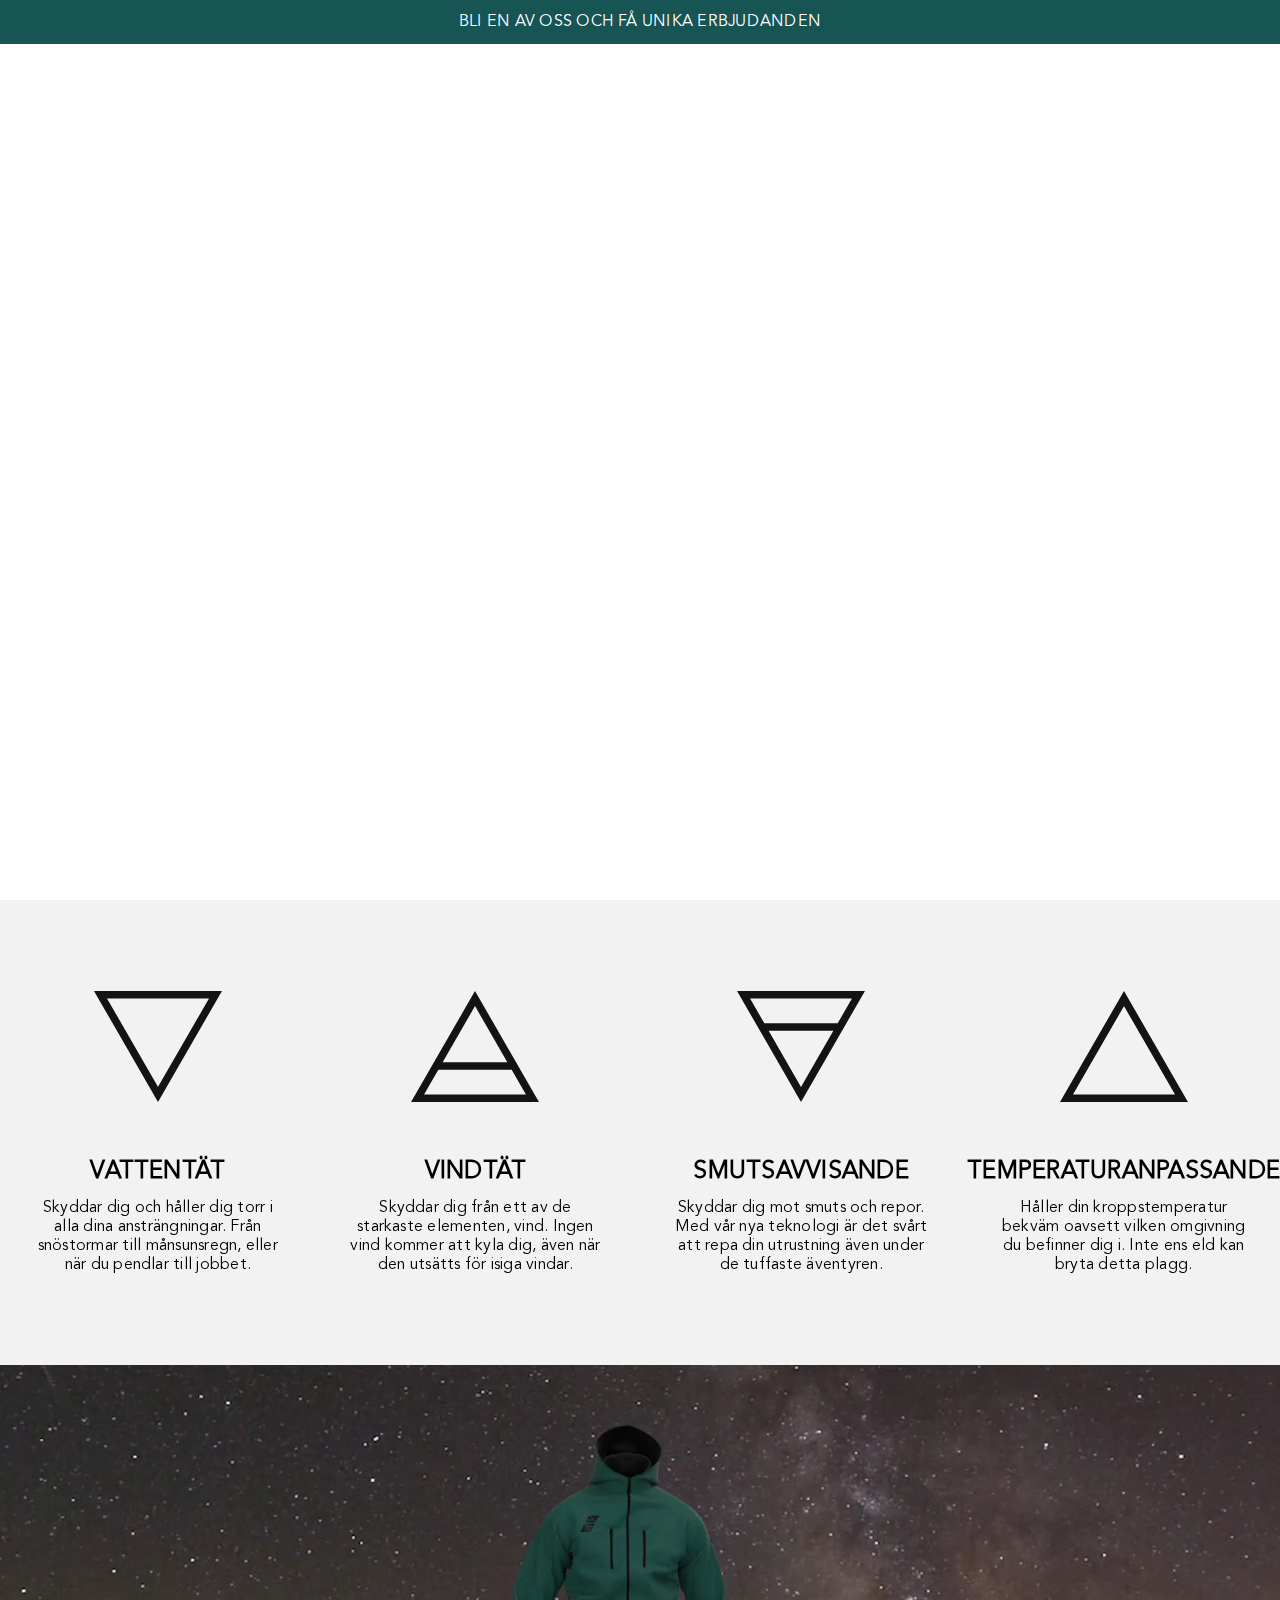
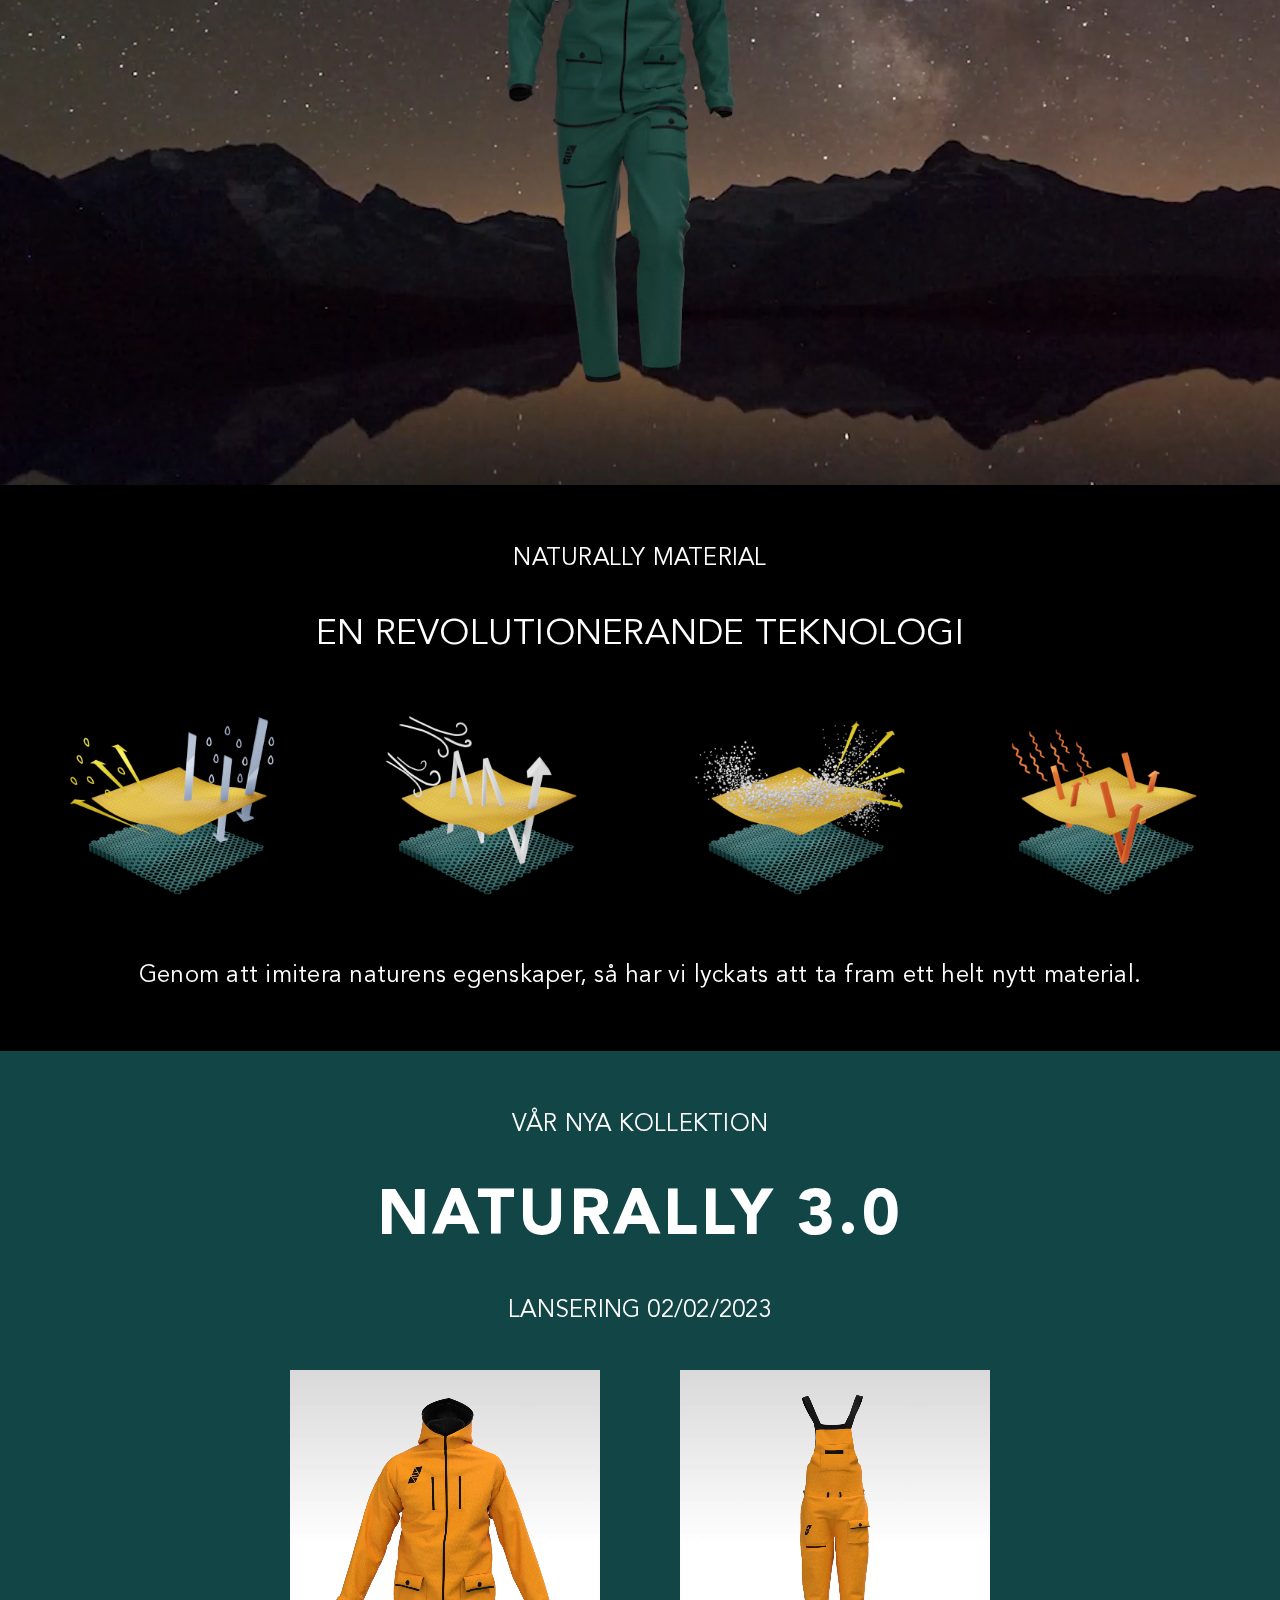
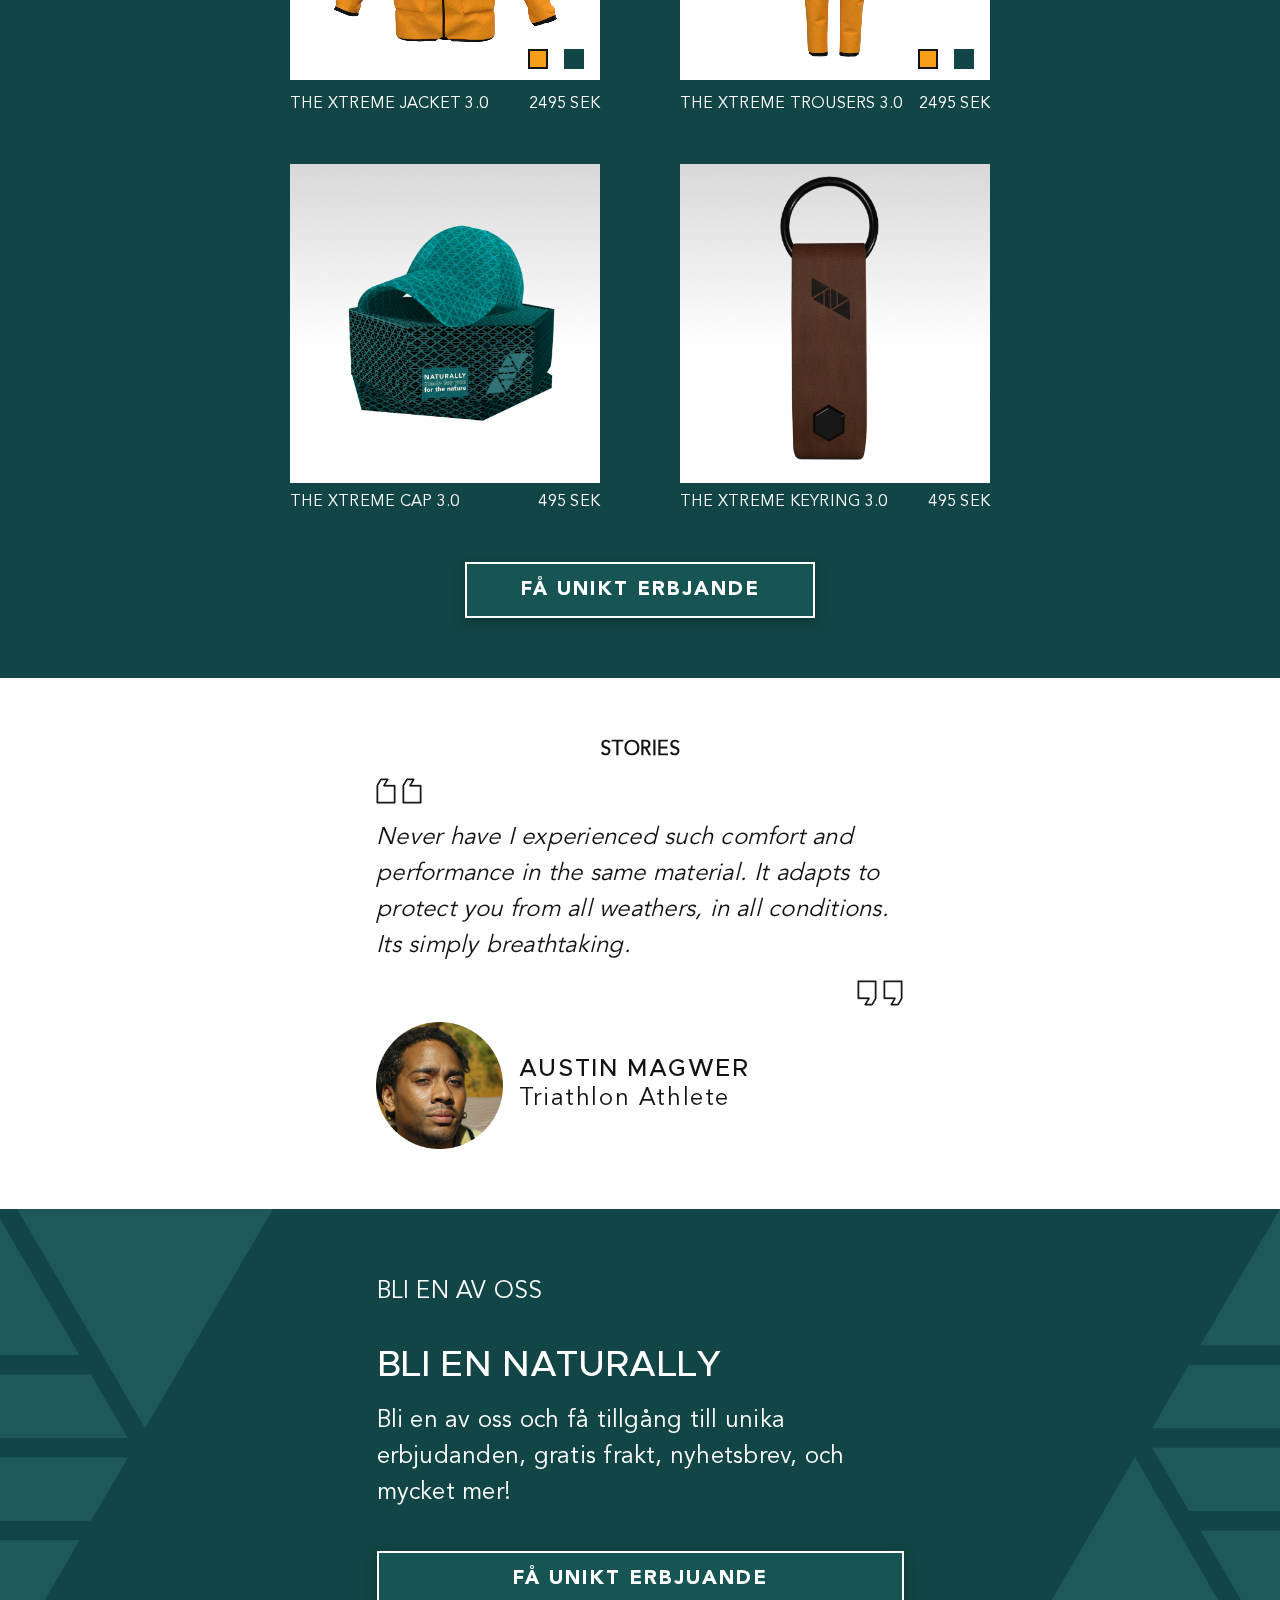
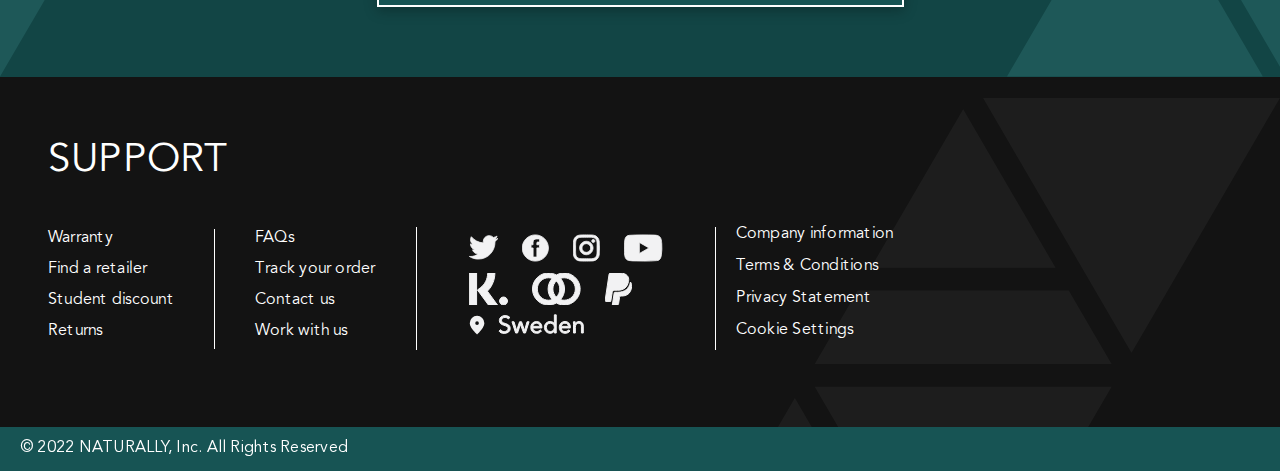
==== indexSE.html @ 29075220 "asd" ====
<!DOCTYPE html>
<html lang="en">
<head>
    <meta charset="UTF-8">
    <meta http-equiv="X-UA-Compatible" content="IE=edge">
    <meta name="viewport" content="width=device-width, initial-scale=1.0">
    <meta name="description" content="The offical website for Naturally">
    <title>Naturally</title>
    <link rel="shortcut icon" type="image/svg" href="images/navbar/logo.svg"/>
    <link rel="stylesheet" href="css/menus.css">
    <link rel="stylesheet" href="css/style.css">
    <link rel="stylesheet" href="css/footer.css">
    <link rel="stylesheet" href="css/settings.css">
    <link rel="stylesheet" href="css/responsive.css">
</head>
<body>
    <!-- HEADER -->
    <header>
        <section aria-label="button to join naturally" class="signUpBox">
            <p>BLI EN AV OSS OCH FÅ UNIKA ERBJUDANDEN</p>
        </section>

        <!-- NAVBAR -->
        <nav aria-label="navigationbar with menu buttons">
            <section class = "navbarLeftSide">
                
                <svg aria-label="company logo" class = "logo" width="335" height="296" viewBox="0 0 335 296" fill="none" xmlns="http://www.w3.org/2000/svg">
                    <path fill-rule="evenodd" clip-rule="evenodd" d="M118.566 205.233L167.357 289.74L216.147 205.233L223.118 193.16L245.77 153.925H88.9436L111.596 193.16L118.566 205.233ZM118.566 205.233H216.147L223.118 193.16H111.596L118.566 205.233Z"/>
                    <path fill-rule="evenodd" clip-rule="evenodd" d="M118.566 90.5439L167.357 6.03626L216.147 90.5439L223.118 102.616L245.77 141.852H88.9436L111.596 102.616L118.566 90.5439ZM118.566 90.5439H216.147L223.118 102.616H111.596L118.566 90.5439Z"/>
                    <path d="M78.4133 159.958L156.827 295.774H0L78.4133 159.958Z"/>
                    <path d="M256.299 135.816L334.712 0H177.885L256.299 135.816Z"/>
                    </svg>
                    
                <div aria-label="menu items" class = "navbarMenu">
                    <a>NYHETER</a>
                    <a>NATURALLY</a>
                    <a>KOLLEKTION</a>
                    <a>BUTIK</a>
                </div>
            </section>
            <div aria-label="navigation icons" class="navIcons">
                <div class="languageSelection">
                    <p>SE</p>
                    <svg class = "languageArrow" width="15" height="7" viewBox="0 0 15 7" fill="none" xmlns="http://www.w3.org/2000/svg">
                        <path d="M13 1.5L7.5 5.5L2 1.5" stroke-width="2" stroke-linecap="square"/>
                    </svg> 
                </div>
                <svg aria-label="search function" class = "magnifyingGlass" width="20" height="21" viewBox="0 0 20 21" fill="none" xmlns="http://www.w3.org/2000/svg">
                    <path fill-rule="evenodd" clip-rule="evenodd" d="M16.5935 8.78962C16.5935 10.7105 15.9396 12.4788 14.8421 13.8844L20 19.0379L18.5366 20.5L13.3765 15.3443C11.9729 16.4319 10.2105 17.0792 8.29675 17.0792C3.71458 17.0792 0 13.3678 0 8.78962C0 4.21139 3.71458 0.5 8.29675 0.5C12.8789 0.5 16.5935 4.21139 16.5935 8.78962ZM8.29675 15.0068C11.7334 15.0068 14.5193 12.2233 14.5193 8.78962C14.5193 5.35595 11.7334 2.5724 8.29675 2.5724C4.86012 2.5724 2.07419 5.35595 2.07419 8.78962C2.07419 12.2233 4.86012 15.0068 8.29675 15.0068Z"/>
                </svg>
                    
                <svg aria-label="shopping cart" class = "bag" width="22" height="23" viewBox="0 0 22 23" fill="none" xmlns="http://www.w3.org/2000/svg">
                    <path d="M4.28571 9.27778V10.2778H6.28571V9.27778H4.28571ZM15.7143 9.27778V10.2778H17.7143V9.27778H15.7143ZM20 7.94444V19.5H22V7.94444H20ZM19 20.5H3V22.5H19V20.5ZM2 19.5V7.94445H0V19.5H2ZM9.57143 2.5H12.4286V0.5H9.57143V2.5ZM12.4286 2.5C14.4917 2.5 15.7143 3.76399 15.7143 4.83333H17.7143C17.7143 2.22078 15.0993 0.5 12.4286 0.5V2.5ZM6.28571 4.83333C6.28571 3.76399 7.50834 2.5 9.57143 2.5V0.5C6.90065 0.5 4.28571 2.22078 4.28571 4.83333H6.28571ZM3 6.94444H5.28571V4.94444H3V6.94444ZM6.28571 5.94444V4.83333H4.28571V5.94444H6.28571ZM15.7143 4.83333V5.94444H17.7143V4.83333H15.7143ZM16.7143 6.94444H19V4.94444H16.7143V6.94444ZM16.7143 4.94444H5.28571V6.94444H16.7143V4.94444ZM15.7143 5.94444V9.27778H17.7143V5.94444H15.7143ZM6.28571 9.27778V5.94444H4.28571V9.27778H6.28571ZM3 20.5C2.44772 20.5 2 20.0523 2 19.5H0C0 21.1569 1.34315 22.5 3 22.5V20.5ZM20 19.5C20 20.0523 19.5523 20.5 19 20.5V22.5C20.6569 22.5 22 21.1569 22 19.5H20ZM22 7.94444C22 6.28759 20.6569 4.94444 19 4.94444V6.94444C19.5523 6.94444 20 7.39216 20 7.94444H22ZM2 7.94445C2 7.39216 2.44772 6.94444 3 6.94444V4.94444C1.34314 4.94444 0 6.28759 0 7.94445H2Z"/>
                </svg>

                <svg aria-label="menu" class = "hamburgerMenu" width="20" height="17" viewBox="0 0 20 17" fill="none" xmlns="http://www.w3.org/2000/svg">
                    <path d="M3.85288e-05 0.300049H20V1.90005H0L3.85288e-05 0.300049Z"/>
                    <path d="M9.96205e-06 7.50005H20V9.10005H0L9.96205e-06 7.50005Z"/>
                    <rect y="15.1001" width="20" height="1.6"/>
                </svg>    
            </div>
        </nav>
    </header>

    <div class="languageMenu hidden">
        <svg class="closeLanguageSelectMenu" width="25" height="25" viewBox="0 0 29 29" fill="none" xmlns="http://www.w3.org/2000/svg">
            <path d="M27 2.0002L2 27M27 27L2.0002 2" stroke-width="3"/>
        </svg>
        <p class="languageMenuHeader">VÄLJ DITT SPRÅK</p>
        <section aria-label="menu items" class="languageMenuButtons">
            <a class = "languageSelect" href="index.html">ENGLISH</a>
            <a class = "languageSelect" href="indexSE.html">SVENSKA</a>
        </section>
    </div>

    <main>
        <!-- HERO SECTION -->
        <section aria-label="hero section" class="heroSection">
            <img class="heroLogo" src="images/hero/naturally-header-logo.svg" alt="Naturally hero logo.">
            <svg class = "scrollArrow arrow" width="37" height="32" viewBox="0 0 37 32" fill="none" xmlns="http://www.w3.org/2000/svg">
                <path d="M0 5.82783e-07L36.9504 0L18.4752 32L0 5.82783e-07Z"/>
                </svg>
                
            <img class="heroImg" src="images/hero/heroMobile.png" alt="Picture of 2 people climbing atop snowy mountains.">
        </section>
        <div class="heroJumpSection" id ="heroJumpSection"></div>

        <!-- CARD SLIDE -->
        <section aria-label="slideshow showing different elements" class="elementCardsSection">
            <div class="elementSwipeCheck" id = "elementSwipeCheck"></div>
            <div class="arrowContainer">
                <img aria-label="lide left" class = "leftArrow arrow" src="images/misc/leftArrow.svg" alt="An icon of an arrow turned to the left." class="leftArrow">
                <img aria-label="slide right" class = "rightArrow arrow" src="images/misc/rightArrow.svg" alt="An icon of an arrow turned to the right." class="rightArrow">
            </div>
            <div class="cardNavigation"></div>
            <div class="scrollContainer">
                <div class="elementScroll" id="elementCardsScroll"></div>
            </div>
        </section>

        <!-- SHOWCASE SECTION -->
        <section class="showcaseSection">
                <video aria-label="video display of naturally clothes" class = "showcaseVideo" src="images/showcase/showcaseMobile.webm" muted autoplay loop></video>
        </section>

        <section aria-label="images showing how the naturally material works" class="materialSection">
            <p>NATURALLY MATERIAL</p>
            <p>EN REVOLUTIONERANDE TEKNOLOGI</p>
            <div class="materialsContainer">
                <img src="images/materials/waterMaterial.png" alt="Demonstration of how the Naturally material works in different weathers.">
                <img src="images/materials/windMaterial.png" alt="Demonstration of how the Naturally material works in different weathers.">
                <img src="images/materials/dirtMaterial.png" alt="Demonstration of how the Naturally material works in different weathers.">
                <img src="images/materials/heatMaterial.png" alt="Demonstration of how the Naturally material works in different weathers.">
            </div>
            <p>Genom att imitera naturens egenskaper, så har vi lyckats att ta fram ett helt nytt material.</p>
        </section>

        <!-- COLLECTION SECTION -->
        <section aria-label="images showing naturally collection" class="collectionSection">
            <div aria-label="information about collection" class="collectionText">
                <p>VÅR NYA KOLLEKTION</p>
                <p class="collectionHeader">NATURALLY 3.0</p>
                <p>LANSERING 02/02/2023</p>
            </div>
            <div aria-label="naturally collection item" class="collectionCards">
            </div>
                <button aria-label="button to join naturally" class="joinUsButton">FÅ UNIKT ERBJANDE</button>
        </section>

        <!-- QUOTE SECTION -->
        <section aria-label="quote from naturally customer" class="quoteSection">
            <article class="quoteArticle">
                <h5 class="quoteHeadline">STORIES</h5>
                <img class = "startQuote" src="images/quotes/quoteUp.svg" alt="Quote icon turned up.">
                <p><i>Never have I experienced such comfort and performance in the same material. It adapts to protect you from all weathers, in all conditions. Its simply breathtaking.</i></p>
                <img class = "endQuote" src="images/quotes/quoteDown.svg" alt="Quote icon turned down.">
                <div class="quotePersonInfo">
                    <img src="images/quotes/austinMagwer.png" alt="Picture of the athlete Austin Magwer.">
                    <div aria-label="information about quote person" class="quotePersonInfoText">
                        <p>AUSTIN MAGWER</p>
                        <p>Triathlon Athlete</p>
                    </div>
                </div>
            </article>
        </section>

        <!-- JOIN US SECTION -->
        <section aria-label="perks of joining naturally" class="joinUsSection">
            <img src="images/misc/logo-half-left.svg" alt="" style = "height: 100%">
            <article class="joinUsArticle">
                <p class="joinUsHeadline">BLI EN AV OSS</p>
                <div class="joinUsText">
                    <p>BLI EN NATURALLY</p>
                    <p>Bli en av oss och få tillgång till unika erbjudanden, gratis frakt, nyhetsbrev, och mycket mer!</p>
                </div>
                <button aria-label="button to join naturally" class="joinUsButton">FÅ UNIKT ERBJUANDE</button>
            </article>
            <img src="images/misc/logo-half-right.svg" alt="" style = "height: 100%;">
        </section>
    </main>

    <!-- FOOTER -->
    <footer>
        <div class="footerHeader">
            <p>SUPPORT</p>
        </div>
        <section aria-label="footer links" class="mainFooter">
            <section class="footerButtons">
                <div class="leftSide">
                    <a>Warranty</a>
                    <a>Find a retailer</a>
                    <a>Student discount</a>
                    <a>Returns</a>
                </div>
                <div class="rightSide">
                    <a>FAQs</a>
                    <a>Track your order</a>
                    <a>Contact us</a>
                    <a>Work with us</a>
                </div>
            </section>
    
    
            <section aria-label="social media links" class="images">
                <section class="socialMedia">
                    <svg class="twitter" width="36" height="29" viewBox="0 0 36 29" fill="none" xmlns="http://www.w3.org/2000/svg">
                        <path d="M11.3835 28.6428C24.5371 28.6428 31.7304 17.6242 31.7304 8.06924C31.7304 7.75632 31.7241 7.44483 31.7101 7.13463C33.1098 6.11059 34.3177 4.84267 35.2773 3.3903C33.9959 3.96631 32.6171 4.35399 31.1706 4.52878C32.647 3.63362 33.7805 2.21745 34.3153 0.52939C32.9115 1.37141 31.3758 1.96499 29.7743 2.28455C28.4694 0.879047 26.6115 0 24.5544 0C20.6052 0 17.4028 3.23821 17.4028 7.22979C17.4028 7.79728 17.4656 8.34908 17.5883 8.87854C11.6448 8.57615 6.37457 5.69884 2.84744 1.32373C2.21217 2.42722 1.87803 3.68135 1.87914 4.95806C1.87914 7.46674 3.14159 9.68133 5.06147 10.977C3.92584 10.9419 2.81513 10.6318 1.82275 10.0726C1.82169 10.1029 1.82169 10.1325 1.82169 10.165C1.82169 13.6668 4.28664 16.5905 7.5588 17.253C6.94425 17.4223 6.31009 17.5078 5.67314 17.5075C5.21315 17.5075 4.76484 17.4617 4.32915 17.3771C5.23957 20.2502 7.87951 22.3409 11.0095 22.3993C8.56189 24.3391 5.47867 25.4944 2.12766 25.4944C1.55762 25.4949 0.988032 25.4615 0.421875 25.3943C3.58677 27.4454 7.34478 28.6423 11.3839 28.6423"/>
                        </svg>

                    <svg class="facebook" width="33" height="32" viewBox="0 0 33 32" fill="none" xmlns="http://www.w3.org/2000/svg">
                        <path fill-rule="evenodd" clip-rule="evenodd" d="M32.2773 16C32.2773 24.8366 25.1139 32 16.2773 32C7.44079 32 0.277344 24.8366 0.277344 16C0.277344 7.16344 7.44079 0 16.2773 0C25.1139 0 32.2773 7.16344 32.2773 16ZM17.9353 4.91113H21.4797H21.4814V8.73608C21.2784 8.73727 20.6748 8.73684 20.1221 8.73644C19.864 8.73626 19.617 8.73608 19.4271 8.73608C19.4244 8.73608 19.4204 8.736 19.4151 8.73589C19.2663 8.73283 18.0979 8.70881 18.0979 9.87195C18.1055 10.3641 18.0979 12.0587 18.0979 12.0587H21.4952L21.2199 15.8681H18.1774V27.0888H13.5677V15.9416H11.0591V12.0695H13.4924C13.4924 11.6797 13.4936 11.3047 13.4947 10.9377C13.497 10.2265 13.4992 9.54539 13.4924 8.84469C13.4924 5.79578 15.8319 4.91113 17.9353 4.91113Z"/>
                        </svg>
                            
                    <svg class="instagram" width="33" height="32" viewBox="0 0 33 32" fill="none" xmlns="http://www.w3.org/2000/svg">
                        <path d="M10.9449 16C10.9449 13.0546 13.3319 10.6662 16.2773 10.6662C19.2227 10.6662 21.6111 13.0546 21.6111 16C21.6111 18.9454 19.2227 21.3338 16.2773 21.3338C13.3319 21.3338 10.9449 18.9454 10.9449 16ZM8.06151 16C8.06151 20.5376 11.7397 24.2158 16.2773 24.2158C20.815 24.2158 24.4932 20.5376 24.4932 16C24.4932 11.4624 20.815 7.78417 16.2773 7.78417C11.7397 7.78417 8.06151 11.4624 8.06151 16ZM22.8983 7.45848C22.8983 8.51826 23.7578 9.379 24.8189 9.379C25.8786 9.379 26.7394 8.51826 26.7394 7.45848C26.7394 6.39871 25.8799 5.53926 24.8189 5.53926C23.7578 5.53926 22.8983 6.39871 22.8983 7.45848ZM9.81272 29.0236C8.25279 28.9525 7.40497 28.6927 6.84148 28.473C6.09447 28.1822 5.562 27.8359 5.00109 27.2763C4.44148 26.7166 4.09382 26.1842 3.80432 25.4372C3.58461 24.8737 3.32484 24.0258 3.25376 22.4659C3.17621 20.7793 3.1607 20.2727 3.1607 16C3.1607 11.7273 3.17751 11.222 3.25376 9.53409C3.32484 7.97415 3.58591 7.12763 3.80432 6.56284C4.09511 5.81583 4.44148 5.28336 5.00109 4.72246C5.5607 4.16284 6.09318 3.81519 6.84148 3.52569C7.40497 3.30598 8.25279 3.0462 9.81272 2.97512C11.4993 2.89758 12.0059 2.88207 16.2773 2.88207C20.55 2.88207 21.0554 2.89887 22.7433 2.97512C24.3032 3.0462 25.1497 3.30727 25.7145 3.52569C26.4615 3.81519 26.994 4.16284 27.5549 4.72246C28.1145 5.28207 28.4609 5.81583 28.7517 6.56284C28.9714 7.12633 29.2311 7.97415 29.3022 9.53409C29.3798 11.222 29.3953 11.7273 29.3953 16C29.3953 20.2714 29.3798 20.778 29.3022 22.4659C29.2311 24.0258 28.9701 24.8737 28.7517 25.4372C28.4609 26.1842 28.1145 26.7166 27.5549 27.2763C26.9953 27.8359 26.4615 28.1822 25.7145 28.473C25.151 28.6927 24.3032 28.9525 22.7433 29.0236C21.0567 29.1011 20.55 29.1166 16.2773 29.1166C12.0059 29.1166 11.4993 29.1011 9.81272 29.0236ZM9.6809 0.0969305C7.97751 0.174475 6.81434 0.444588 5.79721 0.840065C4.74519 1.24847 3.85343 1.79645 2.96297 2.68562C2.07379 3.5748 1.52581 4.46656 1.11741 5.51987C0.721932 6.53699 0.451819 7.70016 0.374274 9.40355C0.295437 11.1095 0.277344 11.6549 0.277344 16C0.277344 20.3451 0.295437 20.8905 0.374274 22.5964C0.451819 24.2998 0.721932 25.463 1.11741 26.4801C1.52581 27.5321 2.0725 28.4252 2.96297 29.3144C3.85214 30.2036 4.7439 30.7502 5.79721 31.1599C6.81563 31.5554 7.97751 31.8255 9.6809 31.9031C11.3882 31.9806 11.9323 32 16.2773 32C20.6237 32 21.1678 31.9819 22.8738 31.9031C24.5772 31.8255 25.7403 31.5554 26.7575 31.1599C27.8095 30.7502 28.7013 30.2036 29.5917 29.3144C30.4809 28.4252 31.0276 27.5321 31.4373 26.4801C31.8328 25.463 32.1042 24.2998 32.1804 22.5964C32.258 20.8892 32.2761 20.3451 32.2761 16C32.2761 11.6549 32.258 11.1095 32.1804 9.40355C32.1029 7.70016 31.8328 6.53699 31.4373 5.51987C31.0276 4.46785 30.4809 3.57609 29.5917 2.68562C28.7025 1.79645 27.8095 1.24847 26.7588 0.840065C25.7403 0.444588 24.5772 0.173183 22.8751 0.0969305C21.1691 0.0193861 20.6237 0 16.2786 0C11.9323 0 11.3882 0.0180937 9.6809 0.0969305Z"/>
                        </svg>
                    
                    <svg class="youtube" width="47" height="32" viewBox="0 0 47 32" fill="none" xmlns="http://www.w3.org/2000/svg">
                        <path d="M24.2945 31.9581L14.8571 31.7845C11.8014 31.724 8.73822 31.8448 5.74251 31.2181C1.18534 30.2819 0.862489 25.6913 0.524665 21.8406C0.059177 16.4271 0.239381 10.9153 1.11782 5.54691C1.61372 2.5347 3.56531 0.737299 6.58338 0.541707C16.7716 -0.168124 27.0275 -0.0840018 37.1931 0.24716C38.2667 0.277519 39.3477 0.443447 40.4064 0.632319C45.632 1.5535 45.7595 6.75569 46.0982 11.135C46.436 15.5594 46.2934 20.0066 45.6477 24.4009C45.1297 28.0393 44.1386 31.0904 39.9559 31.385C34.7152 31.7701 29.5948 32.0802 24.3394 31.9815C24.3397 31.9581 24.3095 31.9581 24.2945 31.9581ZM18.7462 22.7467C22.6955 20.4664 26.5694 18.224 30.4961 15.9589C26.5394 13.6786 22.6729 11.4362 18.7462 9.17116V22.7467Z"/>
                        </svg>
                                    
                </section>
                <section class="payment">

                    <svg width="39" height="32" viewBox="0 0 39 32" fill="none" xmlns="http://www.w3.org/2000/svg">
                        <path d="M7.59272 0V32H0.275391V0H7.59272ZM25.8542 0C25.8542 6.7104 23.3317 12.968 18.8189 17.7088L18.3759 18.1616L28.4835 32H19.4515L8.46755 16.96L11.3024 14.8288C15.8566 11.4048 18.5289 6.224 18.6914 0.5504L18.6994 0H25.8542ZM34.5356 24C35.5921 24 36.6054 24.4214 37.3525 25.1716C38.0996 25.9217 38.5193 26.9391 38.5193 28C38.5193 29.0609 38.0996 30.0783 37.3525 30.8284C36.6054 31.5786 35.5921 32 34.5356 32C33.479 32 32.4657 31.5786 31.7186 30.8284C30.9715 30.0783 30.5518 29.0609 30.5518 28C30.5518 26.9391 30.9715 25.9217 31.7186 25.1716C32.4657 24.4214 33.479 24 34.5356 24Z"/>
                        </svg>


                    <svg width="49" height="32" viewBox="0 0 49 32" fill="none" xmlns="http://www.w3.org/2000/svg">
                        <path d="M32.1209 0.00118998C29.394 2.86719e-06 26.7127 0.700213 24.3349 2.03448C21.899 0.673036 19.1494 -0.0280259 16.3588 0.000857722C13.5682 0.0297413 10.8337 0.787566 8.42653 2.19914C6.01938 3.61072 4.02327 5.62697 2.63625 8.04787C1.24924 10.4688 0.519531 13.2101 0.519531 16C0.519531 18.7899 1.24924 21.5312 2.63625 23.9521C4.02327 26.373 6.01938 28.3893 8.42653 29.8009C10.8337 31.2124 13.5682 31.9703 16.3588 31.9991C19.1494 32.028 21.899 31.327 24.3349 29.9655C26.4698 31.156 28.8492 31.8416 31.2904 31.9697C33.7316 32.0978 36.1698 31.665 38.4176 30.7045C40.6655 29.744 42.6633 28.2813 44.2577 26.4288C45.8521 24.5763 47.0007 22.3833 47.6153 20.0179C48.2299 17.6526 48.2942 15.1779 47.8033 12.7839C47.3123 10.3899 46.2791 8.14012 44.783 6.2074C43.2869 4.27467 41.3677 2.71034 39.1728 1.6345C36.9778 0.558668 34.5655 -6.71493e-05 32.1209 0.00118998ZM20.16 26.5957C19.0006 27.0108 17.7803 27.2302 16.5489 27.2449C13.5659 27.2449 10.7051 26.0603 8.59587 23.9517C6.4866 21.8431 5.30163 18.9832 5.30163 16.0012C5.30163 13.0192 6.4866 10.1593 8.59587 8.05065C10.7051 5.94204 13.5659 4.75743 16.5489 4.75743C17.7803 4.77213 19.0006 4.99153 20.16 5.40666C17.5553 8.32134 16.1156 12.0928 16.1156 16.0012C16.1156 19.9095 17.5553 23.681 20.16 26.5957ZM24.3349 24.082C23.2409 23.0393 22.3701 21.7855 21.7751 20.3965C21.1801 19.0075 20.8733 17.5122 20.8733 16.0012C20.8733 14.4902 21.1801 12.9949 21.7751 11.6059C22.3701 10.2169 23.2409 8.96303 24.3349 7.92033C25.4288 8.96303 26.2996 10.2169 26.8947 11.6059C27.4897 12.9949 27.7965 14.4902 27.7965 16.0012C27.7965 17.5122 27.4897 19.0075 26.8947 20.3965C26.2996 21.7855 25.4288 23.0393 24.3349 24.082ZM32.1209 27.2449C30.8887 27.2305 29.6675 27.0111 28.5074 26.5957C31.112 23.681 32.5517 19.9095 32.5517 16.0012C32.5517 12.0928 31.112 8.32134 28.5074 5.40666C29.6675 4.99127 30.8887 4.77187 32.1209 4.75743C35.1038 4.75743 37.9646 5.94204 40.0739 8.05065C42.1831 10.1593 43.3681 13.0192 43.3681 16.0012C43.3681 18.9832 42.1831 21.8431 40.0739 23.9517C37.9646 26.0603 35.1038 27.2449 32.1209 27.2449Z"/>
                        </svg>


                    <svg width="27" height="32" viewBox="0 0 27 32" fill="none" xmlns="http://www.w3.org/2000/svg">
                        <path d="M9.78703 17.2036H12.6463C18.8578 17.2036 22.3823 14.3182 23.5043 8.38578C23.5405 8.19022 23.5732 8.00178 23.6008 7.81333C23.6628 7.41156 23.6939 7.05067 23.7077 6.704C23.718 6.46578 23.7249 6.32533 23.7232 6.19378C23.7214 5.55844 23.5948 4.93008 23.3509 4.34667C23.1286 3.82044 22.7925 3.30311 22.2944 2.71467C20.8243 0.990222 18.2632 0 15.204 0H5.46107C5.12905 0.00041519 4.80805 0.12288 4.55567 0.345413C4.30329 0.567947 4.13606 0.875979 4.08401 1.21422L2.32605 12.896L0.13894 27.4471C0.120283 27.5703 0.127706 27.6962 0.160699 27.8162C0.193693 27.9362 0.251475 28.0474 0.330076 28.1422C0.408677 28.2369 0.506234 28.313 0.616044 28.3652C0.725853 28.4174 0.845313 28.4444 0.966215 28.4444H5.74373L7.20697 19.4791C7.30184 18.8441 7.61438 18.2652 8.0878 17.8477C8.56123 17.4301 9.16414 17.2016 9.78703 17.2036ZM25.476 9.04889C24.111 15.7529 19.6902 19.3102 12.6446 19.3102H9.78703C9.65017 19.3099 9.51778 19.3604 9.41401 19.4525C9.31023 19.5445 9.24199 19.6719 9.22173 19.8116L7.31727 32H12.3275C12.6179 32.0003 12.899 31.8935 13.1199 31.6989C13.3408 31.5043 13.487 31.2347 13.5322 30.9387L13.5822 30.672L14.5387 24.4249L14.6007 24.08C14.6459 23.784 14.7922 23.5144 15.0131 23.3198C15.2339 23.1252 15.515 23.0184 15.8055 23.0187H16.5638C21.4757 23.0187 25.3208 20.96 26.4446 15.008C26.9065 12.5547 26.6721 10.5031 25.476 9.04889Z"/>
                        </svg>
                            
                </section>
                <section class="location">
                    <div>
                        <svg width="118" height="32" viewBox="0 0 118 32" fill="none" xmlns="http://www.w3.org/2000/svg">
                            <path fill-rule="evenodd" clip-rule="evenodd" d="M14.4536 14.1732C14.4536 17.7044 8.05981 24.2206 8.05981 24.2206C8.05981 24.2206 1.66602 17.7044 1.66602 14.1732C1.66602 10.642 4.52861 7.77942 8.05981 7.77942C11.591 7.77942 14.4536 10.642 14.4536 14.1732ZM8.05981 16.9134C9.57318 16.9134 10.8 15.6866 10.8 14.1732C10.8 12.6598 9.57318 11.433 8.05981 11.433C6.54644 11.433 5.31961 12.6598 5.31961 14.1732C5.31961 15.6866 6.54644 16.9134 8.05981 16.9134Z" stroke-width="1.8268" stroke-linecap="round"/>
                            <path d="M39.2439 10.008C38.9079 9.464 38.4599 9.072 37.8999 8.832C37.3399 8.576 36.7559 8.448 36.1479 8.448C35.6999 8.448 35.2599 8.504 34.8279 8.616C34.3959 8.728 34.0039 8.896 33.6519 9.12C33.3159 9.344 33.0439 9.64 32.8359 10.008C32.6279 10.376 32.5239 10.808 32.5239 11.304C32.5239 11.688 32.5799 12.032 32.6919 12.336C32.8199 12.624 33.0199 12.888 33.2919 13.128C33.5639 13.368 33.9319 13.592 34.3959 13.8C34.8599 14.008 35.4279 14.216 36.0999 14.424C36.7559 14.632 37.3879 14.856 37.9959 15.096C38.6199 15.336 39.1639 15.64 39.6279 16.008C40.1079 16.376 40.4839 16.84 40.7559 17.4C41.0439 17.944 41.1879 18.632 41.1879 19.464C41.1879 20.312 41.0199 21.048 40.6839 21.672C40.3479 22.296 39.8999 22.816 39.3399 23.232C38.7959 23.632 38.1639 23.928 37.4439 24.12C36.7239 24.328 35.9799 24.432 35.2119 24.432C34.7159 24.432 34.2199 24.384 33.7239 24.288C33.2279 24.208 32.7479 24.08 32.2839 23.904C31.8359 23.712 31.4119 23.472 31.0119 23.184C30.6119 22.88 30.2679 22.512 29.9799 22.08L31.7079 20.664C32.0759 21.288 32.5879 21.76 33.2439 22.08C33.8999 22.4 34.5959 22.56 35.3319 22.56C35.7639 22.56 36.1959 22.496 36.6279 22.368C37.0759 22.24 37.4759 22.056 37.8279 21.816C38.1799 21.56 38.4679 21.248 38.6919 20.88C38.9159 20.512 39.0279 20.088 39.0279 19.608C39.0279 19.08 38.9399 18.656 38.7639 18.336C38.5879 18 38.3159 17.712 37.9479 17.472C37.5799 17.232 37.1159 17.016 36.5559 16.824C35.9959 16.632 35.3399 16.408 34.5879 16.152C33.9799 15.96 33.4199 15.744 32.9079 15.504C32.3959 15.248 31.9479 14.944 31.5639 14.592C31.1959 14.224 30.8999 13.792 30.6759 13.296C30.4679 12.784 30.3639 12.176 30.3639 11.472C30.3639 10.656 30.5239 9.944 30.8439 9.336C31.1639 8.728 31.5959 8.224 32.1399 7.824C32.6839 7.408 33.2999 7.096 33.9879 6.888C34.6759 6.68 35.3959 6.576 36.1479 6.576C37.1079 6.576 37.9799 6.728 38.7639 7.032C39.5639 7.32 40.2759 7.832 40.8999 8.568L39.2439 10.008ZM56.4678 24H54.6198L51.4278 15.36H51.3798L48.5478 24H46.6278L42.9798 12.768H45.0438L47.6118 21.408H47.6598L50.5638 12.768H52.5318L55.4838 21.408H55.5318L58.0758 12.768H60.0918L56.4678 24ZM72.4809 21.96C71.8089 22.824 71.0729 23.432 70.2729 23.784C69.4729 24.12 68.5449 24.288 67.4889 24.288C66.6089 24.288 65.8169 24.136 65.1129 23.832C64.4089 23.512 63.8089 23.088 63.3129 22.56C62.8329 22.032 62.4569 21.408 62.1849 20.688C61.9289 19.968 61.8009 19.2 61.8009 18.384C61.8009 17.52 61.9449 16.728 62.2329 16.008C62.5209 15.272 62.9209 14.648 63.4329 14.136C63.9449 13.608 64.5529 13.2 65.2569 12.912C65.9609 12.624 66.7289 12.48 67.5609 12.48C68.3449 12.48 69.0649 12.616 69.7209 12.888C70.3769 13.144 70.9369 13.528 71.4009 14.04C71.8809 14.536 72.2489 15.152 72.5049 15.888C72.7609 16.608 72.8889 17.432 72.8889 18.36V18.96H63.8169C63.8489 19.44 63.9609 19.904 64.1529 20.352C64.3609 20.784 64.6249 21.168 64.9449 21.504C65.2649 21.824 65.6409 22.08 66.0729 22.272C66.5049 22.464 66.9769 22.56 67.4889 22.56C68.3049 22.56 68.9929 22.416 69.5529 22.128C70.1129 21.84 70.6169 21.416 71.0649 20.856L72.4809 21.96ZM70.8729 17.376C70.8409 16.416 70.5289 15.648 69.9369 15.072C69.3449 14.496 68.5289 14.208 67.4889 14.208C66.4489 14.208 65.6089 14.496 64.9689 15.072C64.3289 15.648 63.9449 16.416 63.8169 17.376H70.8729ZM85.3608 22.008H85.3128C84.9608 22.648 84.4008 23.192 83.6328 23.64C82.8808 24.072 82.0008 24.288 80.9928 24.288C80.2088 24.288 79.4728 24.144 78.7848 23.856C78.0968 23.552 77.4968 23.136 76.9848 22.608C76.4888 22.08 76.0968 21.456 75.8088 20.736C75.5208 20.016 75.3768 19.232 75.3768 18.384C75.3768 17.536 75.5208 16.752 75.8088 16.032C76.0968 15.312 76.4968 14.688 77.0088 14.16C77.5208 13.632 78.1368 13.224 78.8568 12.936C79.5928 12.632 80.4008 12.48 81.2808 12.48C82.0968 12.48 82.8408 12.648 83.5128 12.984C84.2008 13.32 84.8008 13.792 85.3128 14.4H85.3608V5.856H87.2328V24H85.3608V22.008ZM85.3608 18.384C85.3608 17.792 85.2648 17.248 85.0728 16.752C84.8968 16.24 84.6328 15.8 84.2808 15.432C83.9288 15.048 83.5048 14.752 83.0088 14.544C82.5288 14.32 81.9848 14.208 81.3768 14.208C80.7688 14.208 80.2168 14.32 79.7208 14.544C79.2408 14.752 78.8248 15.048 78.4728 15.432C78.1208 15.8 77.8488 16.24 77.6568 16.752C77.4808 17.248 77.3928 17.792 77.3928 18.384C77.3928 18.976 77.4808 19.528 77.6568 20.04C77.8488 20.536 78.1208 20.976 78.4728 21.36C78.8248 21.728 79.2408 22.024 79.7208 22.248C80.2168 22.456 80.7688 22.56 81.3768 22.56C81.9848 22.56 82.5288 22.456 83.0088 22.248C83.5048 22.024 83.9288 21.728 84.2808 21.36C84.6328 20.976 84.8968 20.536 85.0728 20.04C85.2648 19.528 85.3608 18.976 85.3608 18.384ZM100.969 21.96C100.297 22.824 99.5607 23.432 98.7607 23.784C97.9607 24.12 97.0327 24.288 95.9767 24.288C95.0967 24.288 94.3047 24.136 93.6007 23.832C92.8967 23.512 92.2967 23.088 91.8007 22.56C91.3207 22.032 90.9447 21.408 90.6727 20.688C90.4167 19.968 90.2887 19.2 90.2887 18.384C90.2887 17.52 90.4327 16.728 90.7207 16.008C91.0087 15.272 91.4087 14.648 91.9207 14.136C92.4327 13.608 93.0407 13.2 93.7447 12.912C94.4487 12.624 95.2167 12.48 96.0487 12.48C96.8327 12.48 97.5527 12.616 98.2087 12.888C98.8647 13.144 99.4247 13.528 99.8887 14.04C100.369 14.536 100.737 15.152 100.993 15.888C101.249 16.608 101.377 17.432 101.377 18.36V18.96H92.3047C92.3367 19.44 92.4487 19.904 92.6407 20.352C92.8487 20.784 93.1127 21.168 93.4327 21.504C93.7527 21.824 94.1287 22.08 94.5607 22.272C94.9927 22.464 95.4647 22.56 95.9767 22.56C96.7927 22.56 97.4807 22.416 98.0407 22.128C98.6007 21.84 99.1047 21.416 99.5527 20.856L100.969 21.96ZM99.3607 17.376C99.3287 16.416 99.0167 15.648 98.4247 15.072C97.8327 14.496 97.0167 14.208 95.9767 14.208C94.9367 14.208 94.0967 14.496 93.4567 15.072C92.8167 15.648 92.4327 16.416 92.3047 17.376H99.3607ZM104.513 15.432C104.513 14.92 104.497 14.44 104.465 13.992C104.433 13.544 104.417 13.136 104.417 12.768H106.193C106.193 13.072 106.201 13.376 106.217 13.68C106.233 13.984 106.241 14.296 106.241 14.616H106.289C106.417 14.344 106.593 14.08 106.817 13.824C107.057 13.568 107.337 13.344 107.657 13.152C107.977 12.944 108.337 12.784 108.737 12.672C109.137 12.544 109.569 12.48 110.033 12.48C110.769 12.48 111.401 12.592 111.929 12.816C112.473 13.04 112.921 13.352 113.273 13.752C113.625 14.152 113.881 14.64 114.041 15.216C114.217 15.776 114.305 16.392 114.305 17.064V24H112.433V17.256C112.433 16.312 112.225 15.568 111.809 15.024C111.393 14.48 110.745 14.208 109.865 14.208C109.257 14.208 108.729 14.312 108.281 14.52C107.849 14.728 107.489 15.024 107.201 15.408C106.929 15.792 106.721 16.248 106.577 16.776C106.449 17.304 106.385 17.888 106.385 18.528V24H104.513V15.432Z"/>
                            </svg>
                            
                    </div>
                </section>  
            </section>
    
            <section aria-label="footer links" class="footerInformation">
                <a>Company information</a>
                <a>Terms & Conditions</a>
                <a>Privacy Statement</a>
                <a>Cookie Settings</a>
            </section>
        </section>
        <img aria-label="naturally logo" class = "footerLogo" src="images/footer/footerLogo.svg" alt="">
    </footer>
        

    <section aria-label="copyright information" class="copyright">
        <p>© 2022 NATURALLY, Inc. All Rights Reserved</p>

    </section>
    <script src="js/collection.js"></script>
    <script src="js/scriptSE.js"></script>
    <script src="js/menu.js"></script>
    <script src="js/showcase.js"></script>
</body>
</html>
---- css/menus.css ----
.menuClosed{
    display: none;
}

.languageMenu{
    position: absolute;
    top:50%;
    left: 50%;
    max-width: 602px;
    transform: translate(-50%, -50%);
    z-index: 5;
    width: 100%;
    height: 344px;
    background-color: var(--color-green);

    display: flex;
    flex-direction: column;
    align-items: center;
    font-size: 24px;
}

.languageMenuHeader{
    padding-top: 60px;
}

.languageMenuButtons{
    width: 100%;
    padding-left: 20px;
    padding-right: 20px;
    padding-top: 40px;
    padding-bottom: 40px;
    gap: 40px;
    display: flex;
    flex-direction: column;
    justify-content: center;
    align-items: center;
}
.languageMenuButtons p{
    font-family: "Avenirmedium";
}
.languageMenu .languageSelect{
    width: 100%;
    padding-top: 16px;
    padding-bottom: 16px;
    text-align: center;
    border: 2px solid white;
    background-color: var(--color-dark-green);
}

.languageMenu .languageSelect:hover{
    background-color: var(--color-extra-dark-green);
    color: var(--color-green-light);
}

.closeLanguageSelectMenu{
    position: absolute;
    right: 15px;
    top: 15px;
    stroke: white;
}

.closeLanguageSelectMenu:hover{
    stroke: var(--color-green-light);
}
.languageSelect{
    text-decoration: none;
    color: white;
}
.languageSelect{
    box-shadow: 0px 4px 12px rgba(0, 0, 0, 0.25);
}
---- css/style.css ----
/* header */

header {
    height: 109px;
    width: 100%;
    position: absolute;
}

a:hover{
    color: var(--color-green-light);
    cursor: pointer;
}


.signUpBox {
    width: 100%;
    height: 44px;
    font-size: 16px;
    display: flex;
    justify-content: center;
    align-items: center;
    background-color: var(--color-dark-green);
}
.signUpBox p:hover{
    color: var(--color-green-light);
    cursor: pointer;
}

header nav {
    height: 80px;
    display: flex;
    justify-content: space-between;
    align-items: center;
    flex-direction: row;
    padding-left: 20px;
    padding-right: 20px;
    padding-top: 20px;
    padding-bottom: 20px;
}


.navbarMenu a:hover{
    color: var(--color-green-light);
    cursor: pointer;
}
nav .navIcons svg:not(.languageArrow):hover{
    fill: var(--color-green-light);
    cursor: pointer;
}
.languageArrow:hover{
    stroke: var(--color-green-light);
}
nav svg:not(.languageArrow){
    fill: white;
}
.languageArrow{
    stroke: white;
}

.languageSelection:hover{
    color: var(--color-green-light);
}
.languageSelection:hover svg{
    stroke: var(--color-green-light);
}





.navbarLeftSide{
    display: flex;
    justify-content: center;
    align-items: center;
}
.navbarLeftSide a{
    padding-right: 48px;
}

.navbarMenu{
    display: none;
}

.logo {
    height: 34px;
    width: 30px;
    margin-right: 32px;
}

.navIcons {
    display: flex;
    gap: 16px;
}

.languageSelection {
    display: flex;
    align-items: center;
    justify-content: center;
    gap: 8px;
    cursor: pointer;
}

.magnifyingGlass {
    width: 16.37px;
    height: 16.39px;
}

.bag {
    width: 16.37px;
    height: 16.39px;
}

.hamburgerMenu {
    width: 20.37px;
    height: 16.13px;
}

/* hero */

.heroSection {
    height: 100vh;
    width: 100%;
    display: flex;
    flex-direction: column;
    justify-content: space-between;
    align-items: center;
}

.heroLogo{
    margin-top: 240.8px;
}

.heroImg {
    object-fit: cover;
    position: absolute;
    height: 100%;
    width: 100%;
    z-index: -1;
    filter: brightness(70%);
}

.scrollArrow {
    height: 32px;
    width: 36.95px;
    position: absolute;
    bottom: 48px;
    fill: white;
}

.scrollArrow:hover{
    fill: var(--color-green-light);
}

.arrow{
    cursor: pointer;
    z-index: 5;
}

.invisible {
    opacity: 0;
}

/* element cards */

.cardNavigation{
    width: 100%;
    display: flex;
    justify-content: center;
    align-items: center;
    gap: 8px;
    margin-top: 48px;
}

.navigationLine{
    height: 2px; 
    width: 48px;
    background-color: #D9D9D9;
}

.navLineSelected{
    background-color: #131313;
}

.arrowContainer {
    position: absolute;
    display: flex;
    justify-content: space-between;
    width: 100%;
    padding-left: 20px;
    padding-right: 20px;
    top: 125vh;
}

.elementText {
    width: 100%;
    display: flex;
    flex-direction: column;
    align-items: center;
}

.elementText h4 {
    margin-bottom: 12px;
    width: 100%;
    text-align: center;
}
.elementText p{
    width: 80%;
    text-align: center;
}

.elementCardsSection{
    height: 465px;
    width: 100%;
    display: flex;
    justify-content: flex-start;
    overflow-x: hidden;
    gap: 40px;
    flex-direction: column;
    align-items: center;
}

.elementSwipeCheck{
    height: 50vh;
    width: 100vw;
    position: absolute;
    top: 100vh;
    z-index: 3;
}

.scrollContainer {
    height: 100%;
    width: 100vw;
    display: flex;
    flex-direction: row;
    justify-content: flex-start;
    align-items: center;
    transition: 2s;
    overflow-x: hidden;
}

.elementScroll{
    display: flex;
    justify-content: center;
    transition: 2s;
}

.elementCard{
    width: 100vw;
    height: 100%;
    display: flex;
    flex-direction: column;
    justify-content: flex-start;
    gap: 56px;
    align-items: center;
}

.heroJumpSection{
    height: 100vh;
    overflow-x: hidden;
    position: absolute;
    left: 50%;
    transform: translateX(-50%);
    top: 100vh;
}

/* showcase section */

.showcaseSection {
    width: 100%;
    display: flex;
    justify-content: center;

}

.showcaseSection video{
    width: 100vw;
    height: auto;
}

/* material section */

.materialSection {
    height: auto;
    width: 100%;
    padding: 60px 20px 60px 20px;
    gap: 40px;
    background-color: var(--color-black);
    display: flex;
    align-items: center;
    flex-direction: column;
}

.materialSection{
    padding-top: 60px;
    text-align: center;
}

.materialSection p{
    justify-self: flex-end;
}

.materialSection :nth-child(2){
    font-size: 36px;
}



.materialsContainer {
    display: flex;
    width: 100%;
    height: auto;
    flex-direction: column;
    justify-content: space-around;
    align-items: center;
}

.materialsContainer img {
    height: auto;
    width: 224.82px;
}
/* collection section */

.collectionSection {
    height: auto;
    width: 100%;
    background-color: var(--color-green);
    display: flex;
    flex-direction: column;
    justify-content: center;
    align-items: center;
    gap: 40px;
    padding-top: 40px;
    padding-bottom: 40px;
}

.collectionCards {
    display: flex;
    flex-wrap: wrap;
    justify-content: center;
    flex-direction: column;
    gap: 12px;
}

.collectionCard {
    display: flex;
    justify-content: center;
    align-items: center;
    flex-direction: column;
    padding-left: 20px;
    padding-right: 20px;
    max-width: 350px;
}

.collectionCardMediaContainer {
    position: relative;
}

.collectionText {
    display: flex;
    flex-direction: column;
    gap: 12px;
}

.jacket :hover{
    content: url("images/collection/jacket-yellow.gif");
}

.itemDescription {
    font-size: 16px;
}

.collectionCard:hover{
    cursor: pointer;
}
.collectionCard:hover .itemDescription{
    color: var(--color-green-light);
}
.itemPrice {
    font-size: 16px;
}

.collectionSection p {
    text-align: center;
}

.collectionHeader {
    font-family: "AvenirBold";
    font-size: 32px;
    letter-spacing: 3.2px;
}

.collectionCardText {
    display: flex;
    justify-content: space-between;
    width: 100%;
    margin-top: 10px;
    margin-bottom: 10px;
}

.collectionSection button {
    max-width: 350px;
    padding-left: 20px;
    padding-right: 20px; 
}

.collectionMedia {
    width: 100%;
    height: 100%;
}

.viewColorOrange {
    position: absolute;
    height: 20px;
    width: 20px;
    background-color: var(--color-orange);
    bottom: 16px;
    right: 52px;
}

.viewColorGreen {
    position: absolute;
    height: 20px;
    width: 20px;
    background-color: var(--color-green);
    bottom: 16px;
    right: 16px;
}

.selectedButton {
    border: solid 2px var(--color-coal);
}

/* quote section */

.quoteSection {
    color: var(--color-coal);
    display: flex;
    justify-content: center;
    align-items: center;
    width: 100%;
}

.quoteSection p i{
    line-height: 24px;
}

.quoteArticle {
    display: flex;
    justify-content: center;
    align-items: center;
    flex-direction: column;
    width: 350px;
    gap: 16px;
    padding-top: 40px;
    padding-bottom: 40px;
}


.startQuote{
    align-self: flex-start;
}
.endQuote{
    align-self: flex-end;
}

.quotePersonInfo {
    display: flex;
    flex-direction: row;
    justify-content: center;
    align-items: center;
    gap: 16px;
    letter-spacing: 1.6px;
}

.quotePersonInfo img {
    height: 84px;
    width: 84px;
}

.quotePersonInfoText {
    height: 100%;
    display: flex;
    flex-direction: column;
    justify-content: center;
    gap: 4px;
}

.quotePersonInfoText :nth-child(1) {
    font-family: "AvenirMedium";
}

/* join us section */

.joinUsSection {
    width: 100%;
    height: 340px;
    background-color: var(--color-green);
    display: flex;
    flex-direction: row;
    align-items: center;
    justify-content: center;
}
.joinUsSection img{
    display: none;
}

.joinUsArticle {
    height: 100%;
    display: flex;
    flex-direction: column;
    justify-content: center;
    align-items: center;
    gap:40px;
}

.joinUsText {
    max-width: 348px;
    display: flex;
    justify-content: center;
    align-items: center;
    flex-direction: column;
    gap: 20px;
}

.joinUsHeadline {
    font-size: 24px;
}
.joinUsText :nth-child(1){
    font-family: "AvenirMedium";
}
.joinUsText :nth-child(2) {
    text-align: center;
    line-height: 24px;
}

.joinUsButton {
    width: 100%;
    background-color: var(--color-dark-green);
    color: var(--color-snow);
    height: 56px;
    border: 2px solid var(--color-snow);
    font-size: 20px;
    font-family: "AvenirBold";
    letter-spacing: 2px;
}

.joinUsButton:hover {
    color: var(--color-green-light);
    background-color: var(--color-extra-dark-green);
}

/* footer */

footer {
    width: 100%;
    background-color: var(--color-coal);
}
---- css/footer.css ----
footer{
    display: flex;
    flex-direction: column;
    position: relative;
}

.footerHeader{
    width: 100%;
    padding-top: 44px;
    padding-bottom: 40px;
}
.footerHeader p{
    font-size: 24px;
    padding-left: 20px;
}

.footerButtons{
    display: flex;
    flex-direction: row;
    justify-content: flex-start;
}
.footerButtons div{
    padding-left: 20px;
}
.rightSide{
    margin-left: 20px;
}
.footerButtons div p{
    padding-bottom: 12px;
}

footer a{
    padding-bottom: 12px;
    font-size: 16px;
    display: block;
}

.images{
    padding-top: 40px;
    padding-bottom: 40px;
    display: grid;
    grid-template-rows: repeat(3, 1fr);
    grid-template-columns: 1fr;
    padding-left: 20px;
    padding-right: 20px;
}


.images section{
    border-top: 1px solid white;
    display: flex;
    flex-direction: row;
    justify-content: flex-start;
    align-items: center;
    height: 80px;
    padding-right: 40px;
}

.images svg{
    margin-left: 12px;
    margin-right: 12px;
}
.location{
    border-bottom: 1px solid white;
}

.footerInformation{
    padding-left: 20px;
    margin-bottom: 40px;
    height: 128px;
    display: flex;
    flex-direction: column;
    justify-content: space-between;
    align-items: flex-start;
}


.copyright{
    position: static;
    bottom: 0px;
    height: 44px;
    width: 100%;
    background-color: var(--color-dark-green);
    display: flex;
    justify-content: flex-start;
    align-items: center;
}

.copyright p{
    padding-left: 20px;
}

.footerLogo{
    position: absolute;
    right: 0;
    bottom: 0;
    height: 94%;
    opacity: 5%;
    display: none;
}


.images svg{
    fill: var(--color-dust);
    stroke: var(--color-dust);
}
.images svg:hover{
    fill: var(--color-green-light);
    stroke: var(--color-green-light);
    cursor: pointer;
}
---- css/settings.css ----
* {
    box-sizing: border-box;
    margin: 0;
}

:root {
    --color-snow: #FFFFFF;
    --color-coal: #131313;
    --color-black: black;
    --color-dust: #F2F2F3;
    --color-fog: #F2F2F3;
    --color-stone: #D9D9D9;
    --color-green-light: #B1D0B7;
    --color-dark-green: #175454;
    --color-extra-dark-green: #13131333;
    --color-green: #124545;
    --color-orange: #F79E1B;
}

@font-face {
    font-family: "AvenirRegular";
    src: url(../fonts/AvenirLTStd-Book.ttf);
}

@font-face {
    font-family: "AvenirMedium";
    src: url(../fonts/AvenirLTSd-Medium.ttf);
}

@font-face {
    font-family: "AvenirBold";
    src: url(../fonts/AvenirLTStd-Black.ttf);
}

body {
    font-size: 16px;
    width: 100%;
    height: 100%;
    margin: 0px;
    color: var(--color-snow);
    font-family: "AvenirRegular";
    letter-spacing: 0.01em;
}

h1 {
    font-size: 20px;
    font-family: "AvenirRegular";
    letter-spacing: 2px;
}

h2 {
    font-size: 32px;
    font-family: "AvenirBold";
    letter-spacing: 3.2px;
}

h3 {
    font-size: 20px;
    font-family: "AvenirRegular";
}

h4 {
    font-size: 24px;
    font-family: "AvenirRegular";
}

h6 {
    font-size: 16px;
    font-family: "AvenirBold";
}

html {
    scroll-behavior: smooth;
  }

.elementCardsSection{
    color: black;
    background-color: #F2F2F3;
}

.hidden{
    display: none;
}

button{
    cursor: pointer;
    box-shadow: 0px 4px 12px rgba(0, 0, 0, 0.25);
}
---- css/responsive.css ----
@media screen and (min-width: 1024px) {

    body {
        font-size: 24px;
    }

    /* header */
    .languageSelection p {
        font-size: 16px;
    }

    .hamburgerMenu {
        display: none;
    }


    nav:hover{
        background-color: white;
        color:black;
    }

    nav:hover svg:not(.languageArrow){
        fill: black;
    }
    nav:hover .languageArrow{
        stroke: black;
    }
    .languageSelection:hover svg{
        stroke: var(--color-green-light);
    }

    /* hero section */

    .heroLogo {
        align-self: flex-start;
        margin-top: 236px;
        margin-left: 48px;
        height: 221.85px;
        width: 480px;
    }

    .scrollArrow {
        height: 42px;
        width: 48.5px;
    }


    /* element cards section */
    .elementCard{
        width: auto;
        height: 100%;
        display: flex;
        flex-direction: column;
        justify-content: flex-start;
        gap: 56px;
        align-items: center;
    }
    .elementText p {
        width: 80%;
        font-size: 16px;
    }
    .elementCard h3{
        display: none;
    }
    .elementCard h4
    {
        width: 100%;
    }
    .elementCard img{
        width: 128px;
        height: 111px;
    }
    .elementText{
        width: 100%;
        display: flex;
        flex-direction: column;
        align-items: center;
    }
    
    /* showcase section */
    .showcaseArticle {
        flex-direction: row;
        align-items: center;
    }
    .showcaseText {
        align-self: flex-end;
        order: -1;
        text-align:start;
        width: 436px;
        gap: 40px;
    }

    /* material section */
    
    .materialsContainer {
        flex-direction: row;
    }

    /* quote section */

    .quoteArticle {
        font-size: 24px;
        width: 527.88px;
        padding-top: 60px;
        padding-bottom: 60px;
    }

    .quotePersonInfo img {
        height: 126.69px;
        width: 126.69px;
    }

    .quoteSection p i{
        line-height: 36px;
    }
    
    /* collection section */
    .collectionSection {
        height: auto;
        padding-top: 60px;
        padding-bottom: 60px;
    }

    .collectionCards {
        flex-direction: row;
        gap:40px;
        width: 772px;
    }

    .collectionHeader {
        font-size: 64px;
    }

    .collectionText{
        gap: 40px;
    }

    /* join us section */
    .joinUsSection {
        height: 468px;
        justify-content: space-between;
    }
    .joinUsSection img{
        display: block;
        opacity: 30%;
        mix-blend-mode: soft-light;
    }
    .joinUsArticle {
        width: 527px;
        align-items: flex-start;
    }

    .joinUsText {
        max-width: 527px;
        align-items: flex-start;
    }

    .joinUsText :nth-child(1) {
        font-size: 36px;
    }

    .joinUsText :nth-child(2) {
        text-align: start;
        line-height: 36px;
    }

    /* quote section */
    .quotePersonInfo {
        align-self:flex-start;
    }
    .cardNavigation{
        display: none;
    }
    .arrowContainer{
        display: none;
    }
    .elementScroll{
        margin-left: 0px;
    }

    /* footer */
    footer{
        flex-direction: column;
        align-items: flex-start;
        padding-left: 28px;
    }
    .footerHeader{
        padding-bottom: 0;
        padding-top: 60px;
    }
    .footerHeader p{
        font-size: 40px;
    }
    
    .mainFooter{
        z-index: 3;
        display: flex;
        flex-direction: row;
        justify-content: center;
        align-items: center;
        padding-bottom: 74px;
        padding-top: 40px;
    }
    .footerButtons{
        height: 120px;
    }
    .images{
        padding: 0;
    }
    .images section{
        width: 300px;
        padding-left: 40px;
        height: auto;
        border: none;
        border-left: 1px solid white;
        border-right: 1px solid white;
    }
    footer p{
        font-size: 16px;
    }
    .leftSide{
        border-right: 1px solid white;
        padding-right: 40px;
    }
    .rightSide{
        padding-right: 40px;
    }

    .footerInformation{
        margin-bottom: 0px;
    }
    .copyright p{
        font-size: 16px;
    }
    .footerLogo
    {
        display:inline-block;
    }

    .languageMenu{
        left: 50%;
        transform: translate(-50%, -50%);
    }

    .languageMenuButtons{
        padding-left: 60px;
        padding-right: 60px;
    }
    .navbarMenu{
        display: block;
        font-size: 20px;
    }

    .logo{
        width: 48px;
        height: 42px;
    }
}


@media screen and (min-width: 570px) {
    .heroImg{
        content: url("../images/hero/heroDesktop.png");
    }
}
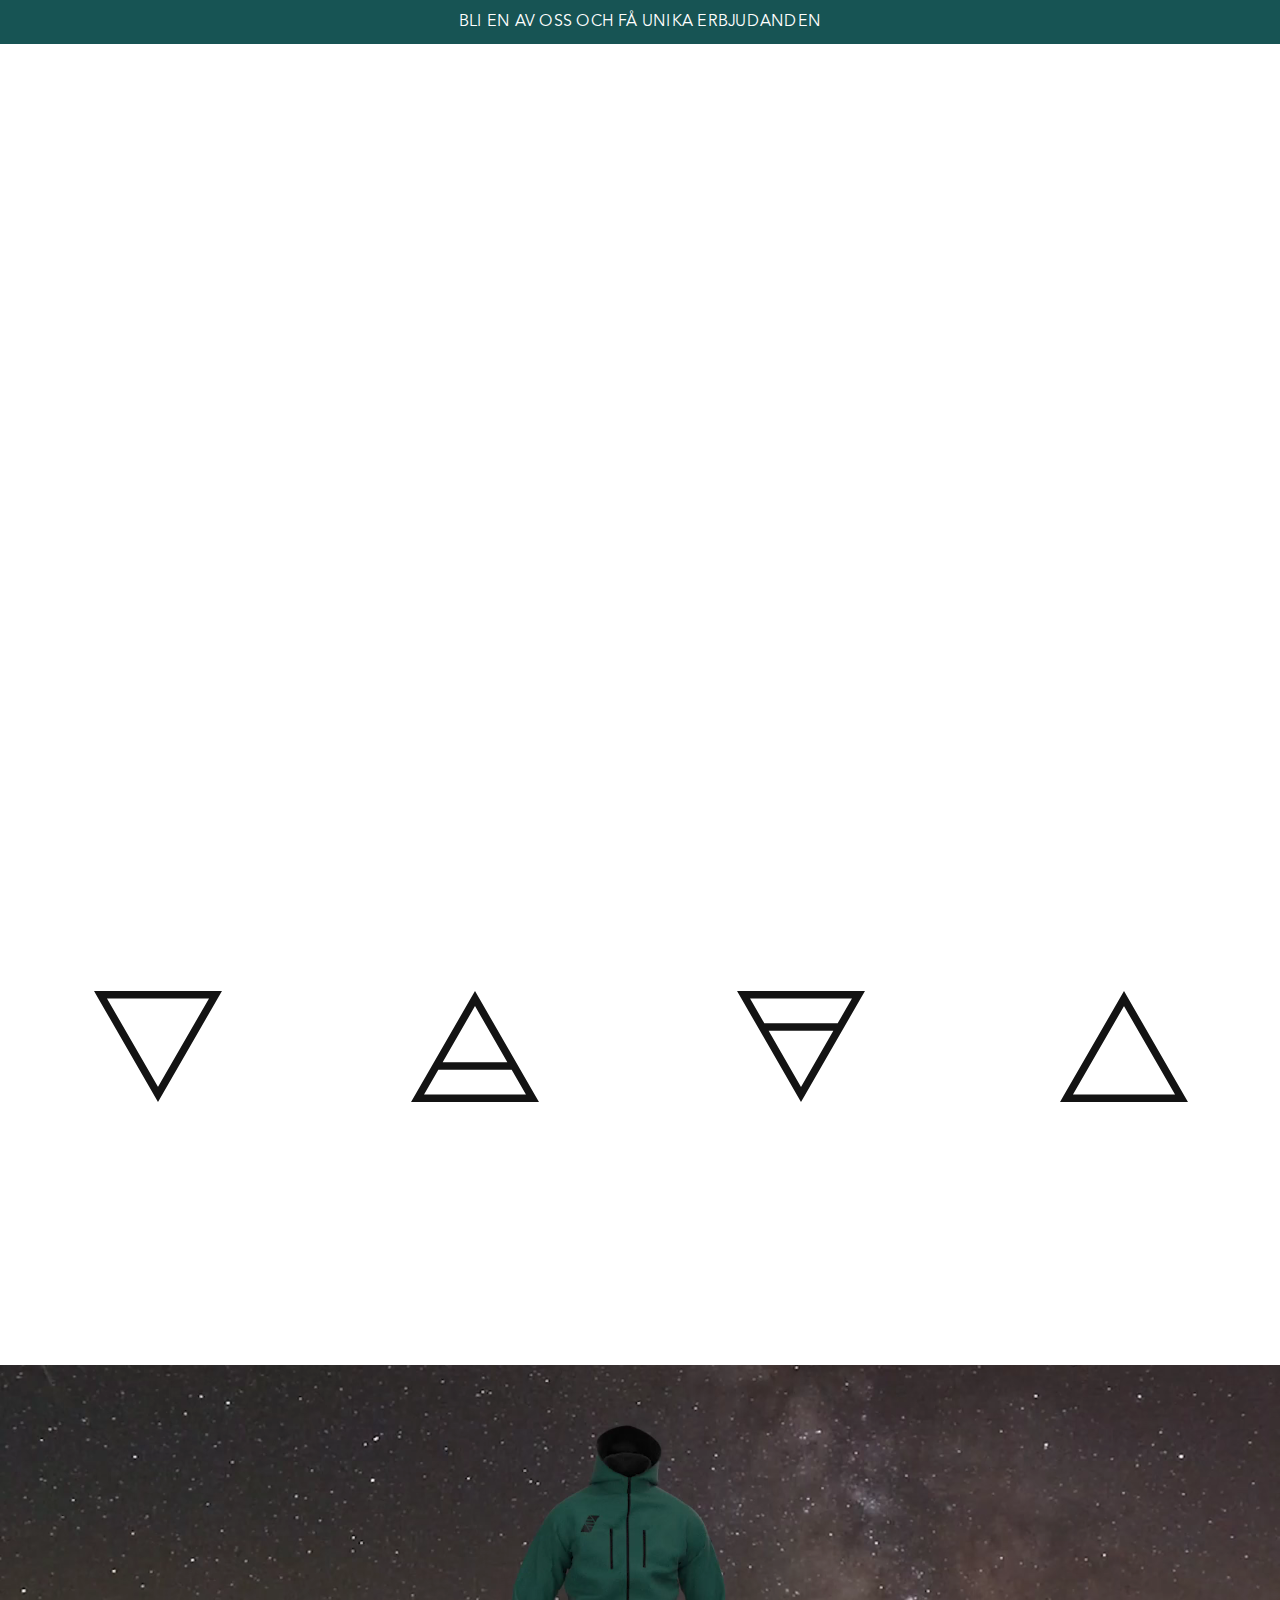
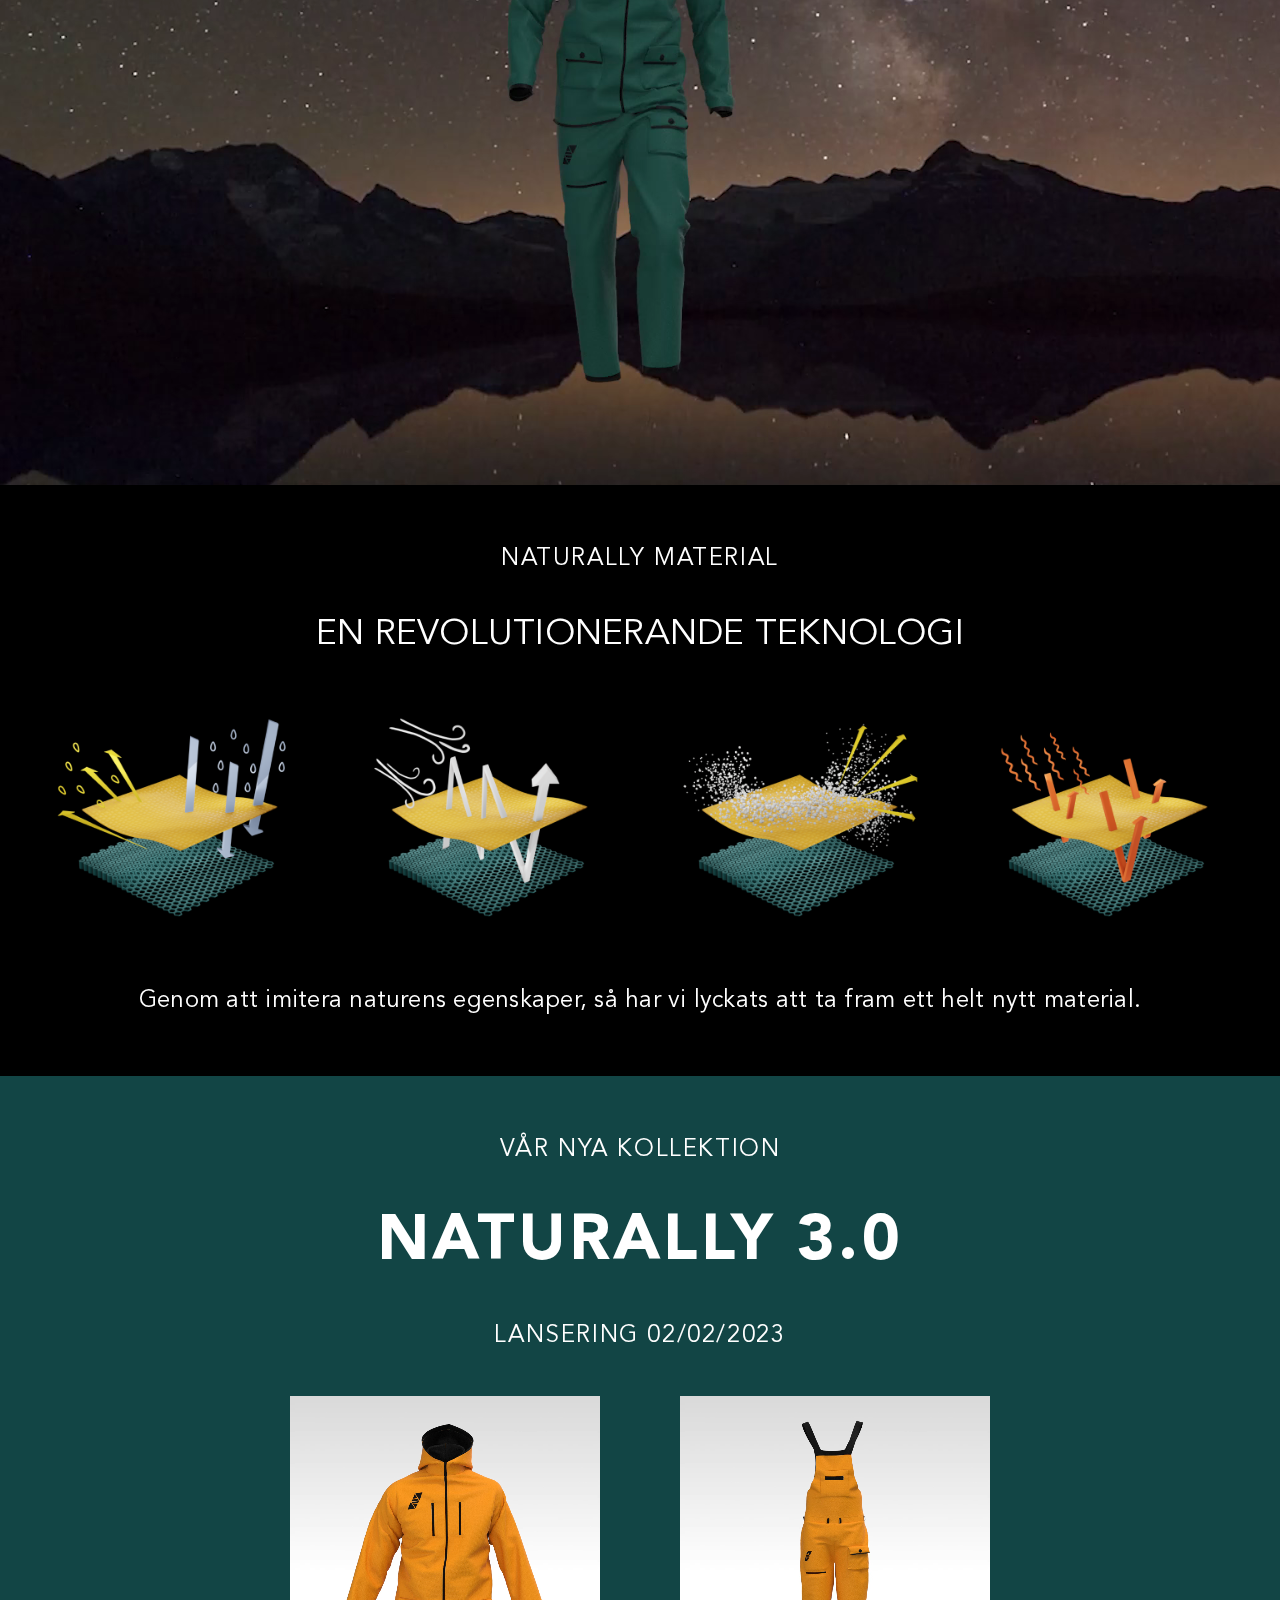
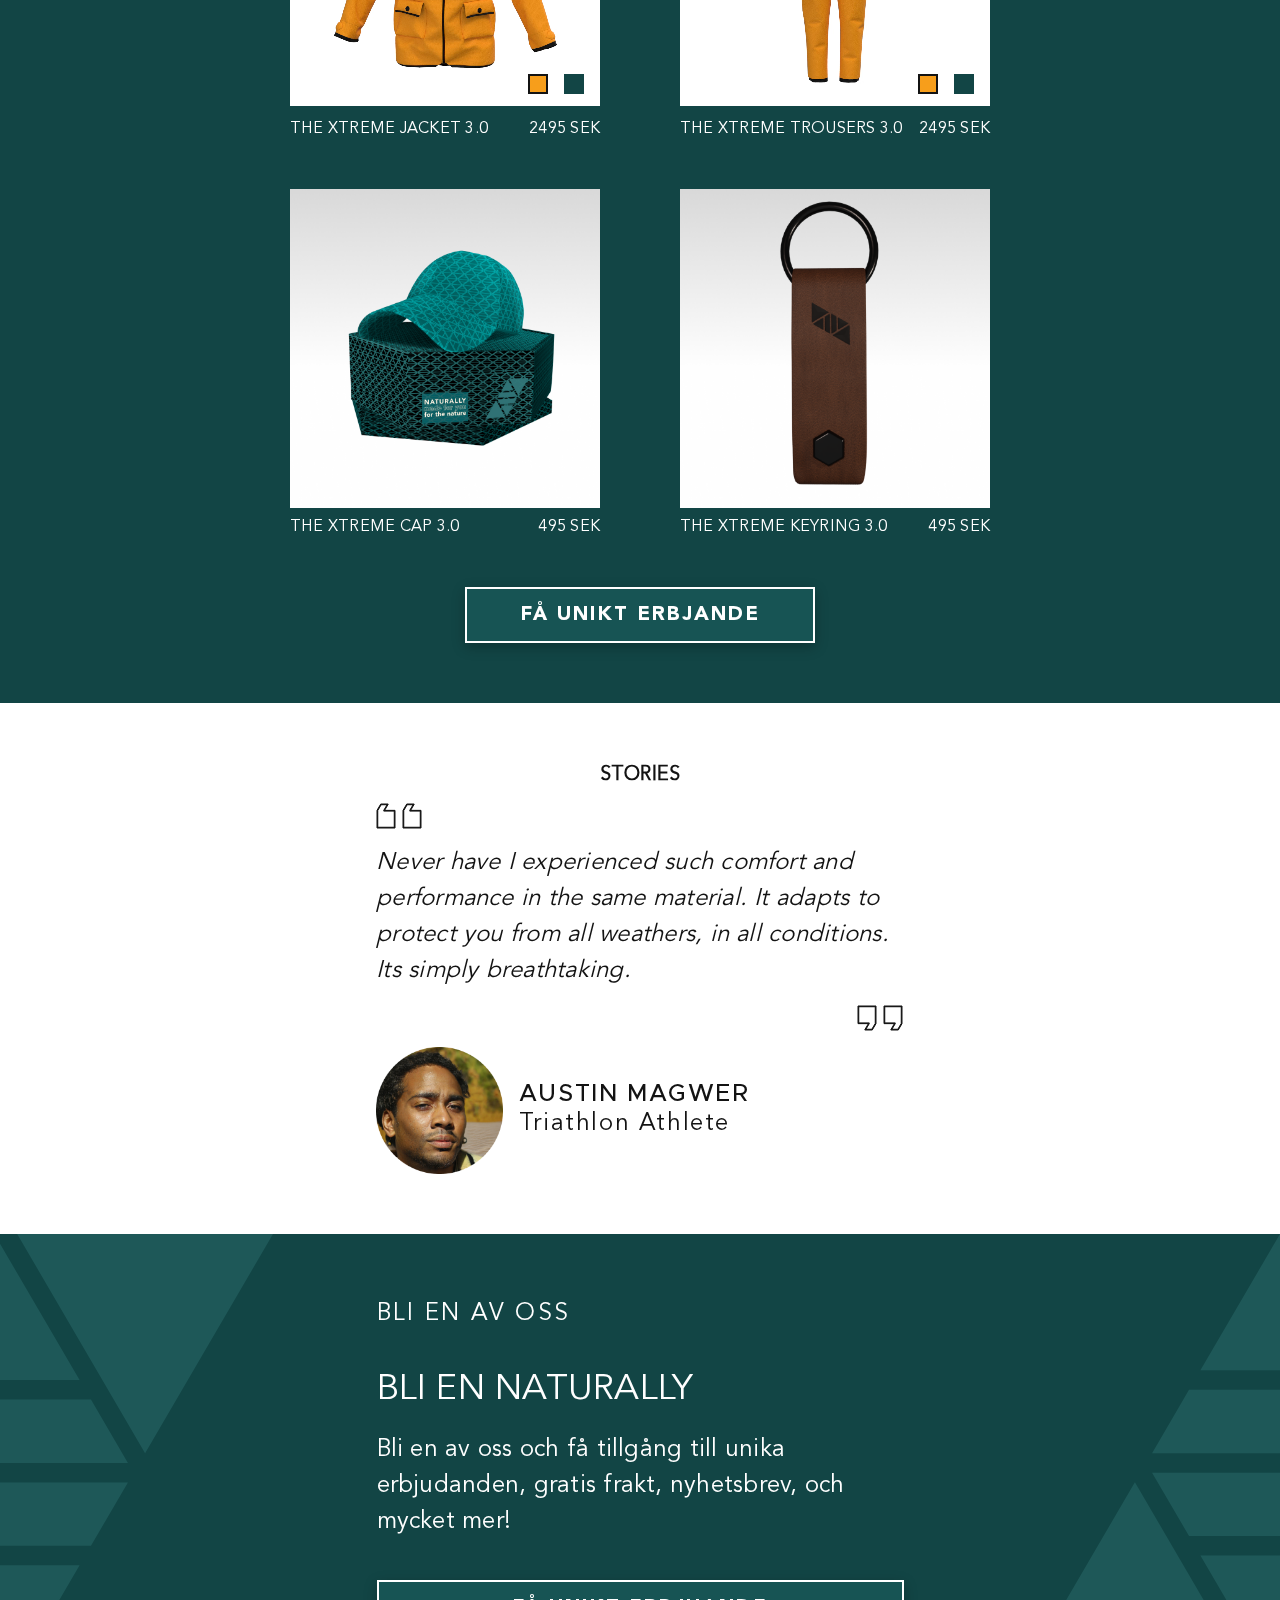
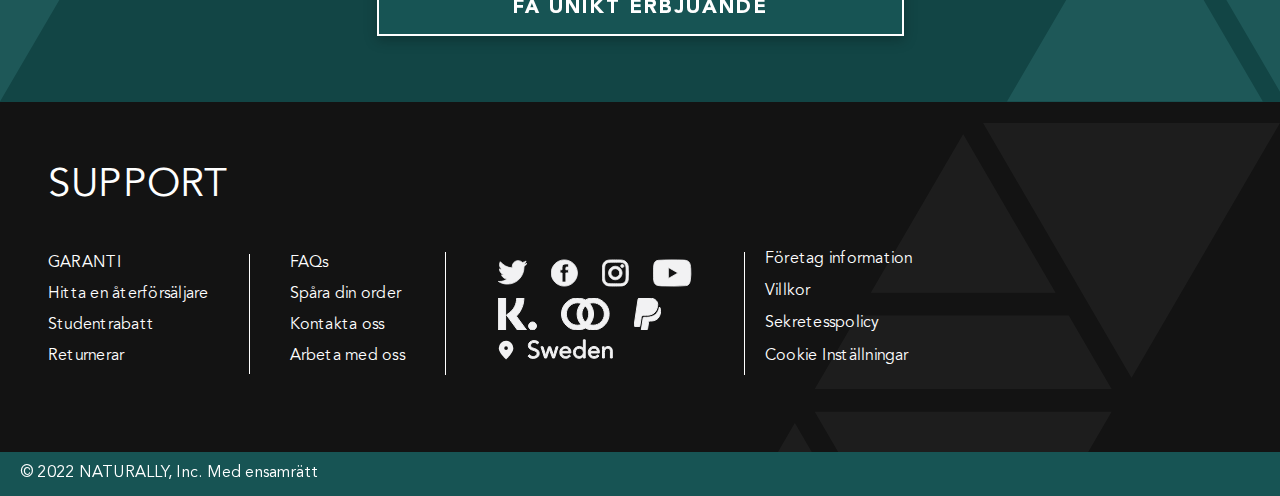
==== commit 445ac843: "translated to swedish" ====
--- a/indexSE.html
+++ b/indexSE.html
@@ -167,16 +167,16 @@
         <section aria-label="footer links" class="mainFooter">
             <section class="footerButtons">
                 <div class="leftSide">
-                    <a>Warranty</a>
-                    <a>Find a retailer</a>
-                    <a>Student discount</a>
-                    <a>Returns</a>
+                    <a>GARANTI</a>
+                    <a>Hitta en återförsäljare</a>
+                    <a>Studentrabatt</a>
+                    <a>Returnerar</a>
                 </div>
                 <div class="rightSide">
                     <a>FAQs</a>
-                    <a>Track your order</a>
-                    <a>Contact us</a>
-                    <a>Work with us</a>
+                    <a>Spåra din order</a>
+                    <a>Kontakta oss</a>
+                    <a>Arbeta med oss</a>
                 </div>
             </section>
     
@@ -229,10 +229,10 @@
             </section>
     
             <section aria-label="footer links" class="footerInformation">
-                <a>Company information</a>
-                <a>Terms & Conditions</a>
-                <a>Privacy Statement</a>
-                <a>Cookie Settings</a>
+                <a>Företag information</a>
+                <a>Villkor</a>
+                <a>Sekretesspolicy</a>
+                <a>Cookie Inställningar</a>
             </section>
         </section>
         <img aria-label="naturally logo" class = "footerLogo" src="images/footer/footerLogo.svg" alt="">
@@ -240,7 +240,7 @@
         
 
     <section aria-label="copyright information" class="copyright">
-        <p>© 2022 NATURALLY, Inc. All Rights Reserved</p>
+        <p>© 2022 NATURALLY, Inc. Med ensamrätt</p>
 
     </section>
     <script src="js/collection.js"></script>
--- a/css/style.css
+++ b/css/style.css
@@ -11,7 +11,6 @@
     cursor: pointer;
 }
 
-
 .signUpBox {
     width: 100%;
     height: 44px;
@@ -21,12 +20,12 @@
     align-items: center;
     background-color: var(--color-dark-green);
 }
-.signUpBox p:hover{
+.signUpBox p:hover {
     color: var(--color-green-light);
     cursor: pointer;
 }
 
-header nav {
+nav {
     height: 80px;
     display: flex;
     justify-content: space-between;
@@ -36,48 +35,57 @@
     padding-right: 20px;
     padding-top: 20px;
     padding-bottom: 20px;
-}
-
-
-.navbarMenu a:hover{
+    transition: 0.3s ease-in;
+}
+
+svg {
+    transition: 0.3s ease-in;
+}
+
+.navbarMenu a:hover {
     color: var(--color-green-light);
     cursor: pointer;
 }
-nav .navIcons svg:not(.languageArrow):hover{
+
+nav .navIcons svg:not(.languageArrow):hover {
     fill: var(--color-green-light);
     cursor: pointer;
 }
-.languageArrow:hover{
+
+.languageArrow:hover {
     stroke: var(--color-green-light);
 }
-nav svg:not(.languageArrow){
+
+nav svg:not(.languageArrow) {
     fill: white;
 }
-.languageArrow{
+
+.languageArrow {
     stroke: white;
 }
 
-.languageSelection:hover{
+.languageArrow p {
+    stroke: white;
+}
+
+.languageSelection:hover {
     color: var(--color-green-light);
 }
-.languageSelection:hover svg{
+
+.languageSelection:hover svg {
     stroke: var(--color-green-light);
 }
 
-
-
-
-
-.navbarLeftSide{
-    display: flex;
-    justify-content: center;
-    align-items: center;
-}
-.navbarLeftSide a{
+.navbarLeftSide {
+    display: flex;
+    justify-content: center;
+    align-items: center;
+}
+.navbarLeftSide a {
     padding-right: 48px;
 }
 
-.navbarMenu{
+.navbarMenu {
     display: none;
 }
 
@@ -126,7 +134,7 @@
     align-items: center;
 }
 
-.heroLogo{
+.heroLogo {
     margin-top: 240.8px;
 }
 
@@ -147,11 +155,12 @@
     fill: white;
 }
 
-.scrollArrow:hover{
+.scrollArrow:hover {
     fill: var(--color-green-light);
-}
-
-.arrow{
+    scale: 1.1;
+}
+
+.arrow {
     cursor: pointer;
     z-index: 5;
 }
@@ -162,7 +171,7 @@
 
 /* element cards */
 
-.cardNavigation{
+.cardNavigation {
     width: 100%;
     display: flex;
     justify-content: center;
@@ -171,13 +180,13 @@
     margin-top: 48px;
 }
 
-.navigationLine{
+.navigationLine {
     height: 2px; 
     width: 48px;
     background-color: #D9D9D9;
 }
 
-.navLineSelected{
+.navLineSelected {
     background-color: #131313;
 }
 
@@ -203,6 +212,7 @@
     width: 100%;
     text-align: center;
 }
+
 .elementText p{
     width: 80%;
     text-align: center;
@@ -269,7 +279,6 @@
     width: 100%;
     display: flex;
     justify-content: center;
-
 }
 
 .showcaseSection video{
@@ -288,22 +297,16 @@
     display: flex;
     align-items: center;
     flex-direction: column;
-}
-
-.materialSection{
-    padding-top: 60px;
     text-align: center;
 }
 
-.materialSection p{
-    justify-self: flex-end;
+.materialSection :nth-child(1){
+    letter-spacing: 1.6px;
 }
 
 .materialSection :nth-child(2){
-    font-size: 36px;
-}
-
-
+    font-size: 24px;
+}
 
 .materialsContainer {
     display: flex;
@@ -316,7 +319,7 @@
 
 .materialsContainer img {
     height: auto;
-    width: 224.82px;
+    width: 250px;
 }
 /* collection section */
 
@@ -359,6 +362,14 @@
     display: flex;
     flex-direction: column;
     gap: 12px;
+}
+
+.collectionText :nth-child(1){
+    letter-spacing: 1.6px;
+}
+
+.collectionText :nth-child(3){
+    letter-spacing: 1.6px;
 }
 
 .jacket :hover{
@@ -440,7 +451,7 @@
     width: 100%;
 }
 
-.quoteSection p i{
+.quoteSection p i {
     line-height: 24px;
 }
 
@@ -455,11 +466,10 @@
     padding-bottom: 40px;
 }
 
-
-.startQuote{
+.startQuote {
     align-self: flex-start;
 }
-.endQuote{
+.endQuote {
     align-self: flex-end;
 }
 
@@ -500,7 +510,8 @@
     align-items: center;
     justify-content: center;
 }
-.joinUsSection img{
+
+.joinUsSection img {
     display: none;
 }
 
@@ -523,11 +534,14 @@
 }
 
 .joinUsHeadline {
+    font-size: 16px;
+    letter-spacing: 1.6px;
+}
+
+.joinUsText :nth-child(1) {
     font-size: 24px;
 }
-.joinUsText :nth-child(1){
-    font-family: "AvenirMedium";
-}
+
 .joinUsText :nth-child(2) {
     text-align: center;
     line-height: 24px;
--- a/css/settings.css
+++ b/css/settings.css
@@ -39,7 +39,7 @@
     margin: 0px;
     color: var(--color-snow);
     font-family: "AvenirRegular";
-    letter-spacing: 0.01em;
+    letter-spacing: 0.01em
 }
 
 h1 {
@@ -73,11 +73,6 @@
     scroll-behavior: smooth;
   }
 
-.elementCardsSection{
-    color: black;
-    background-color: #F2F2F3;
-}
-
 .hidden{
     display: none;
 }
--- a/css/responsive.css
+++ b/css/responsive.css
@@ -13,19 +13,20 @@
         display: none;
     }
 
-
-    nav:hover{
+    nav:hover {
         background-color: white;
         color:black;
     }
 
-    nav:hover svg:not(.languageArrow){
+    nav:hover svg:not(.languageArrow) {
         fill: black;
     }
-    nav:hover .languageArrow{
+
+    nav:hover .languageArrow {
         stroke: black;
     }
-    .languageSelection:hover svg{
+
+    .languageSelection:hover svg {
         stroke: var(--color-green-light);
     }
 
@@ -44,9 +45,8 @@
         width: 48.5px;
     }
 
-
     /* element cards section */
-    .elementCard{
+    .elementCard {
         width: auto;
         height: 100%;
         display: flex;
@@ -55,21 +55,25 @@
         gap: 56px;
         align-items: center;
     }
+
     .elementText p {
         width: 80%;
         font-size: 16px;
     }
+
     .elementCard h3{
         display: none;
     }
-    .elementCard h4
-    {
+
+    .elementCard h4 {
         width: 100%;
     }
+
     .elementCard img{
         width: 128px;
         height: 111px;
     }
+
     .elementText{
         width: 100%;
         display: flex;
@@ -82,6 +86,7 @@
         flex-direction: row;
         align-items: center;
     }
+
     .showcaseText {
         align-self: flex-end;
         order: -1;
@@ -96,6 +101,10 @@
         flex-direction: row;
     }
 
+    .materialSection :nth-child(2) {
+        font-size: 36px;
+    }
+    
     /* quote section */
 
     .quoteArticle {
@@ -110,7 +119,7 @@
         width: 126.69px;
     }
 
-    .quoteSection p i{
+    .quoteSection p i {
         line-height: 36px;
     }
     
@@ -131,7 +140,7 @@
         font-size: 64px;
     }
 
-    .collectionText{
+    .collectionText {
         gap: 40px;
     }
 
@@ -140,6 +149,12 @@
         height: 468px;
         justify-content: space-between;
     }
+
+    .joinUsHeadline {
+        font-size: 24px;
+        letter-spacing: 2.4px;
+    }
+
     .joinUsSection img{
         display: block;
         opacity: 30%;
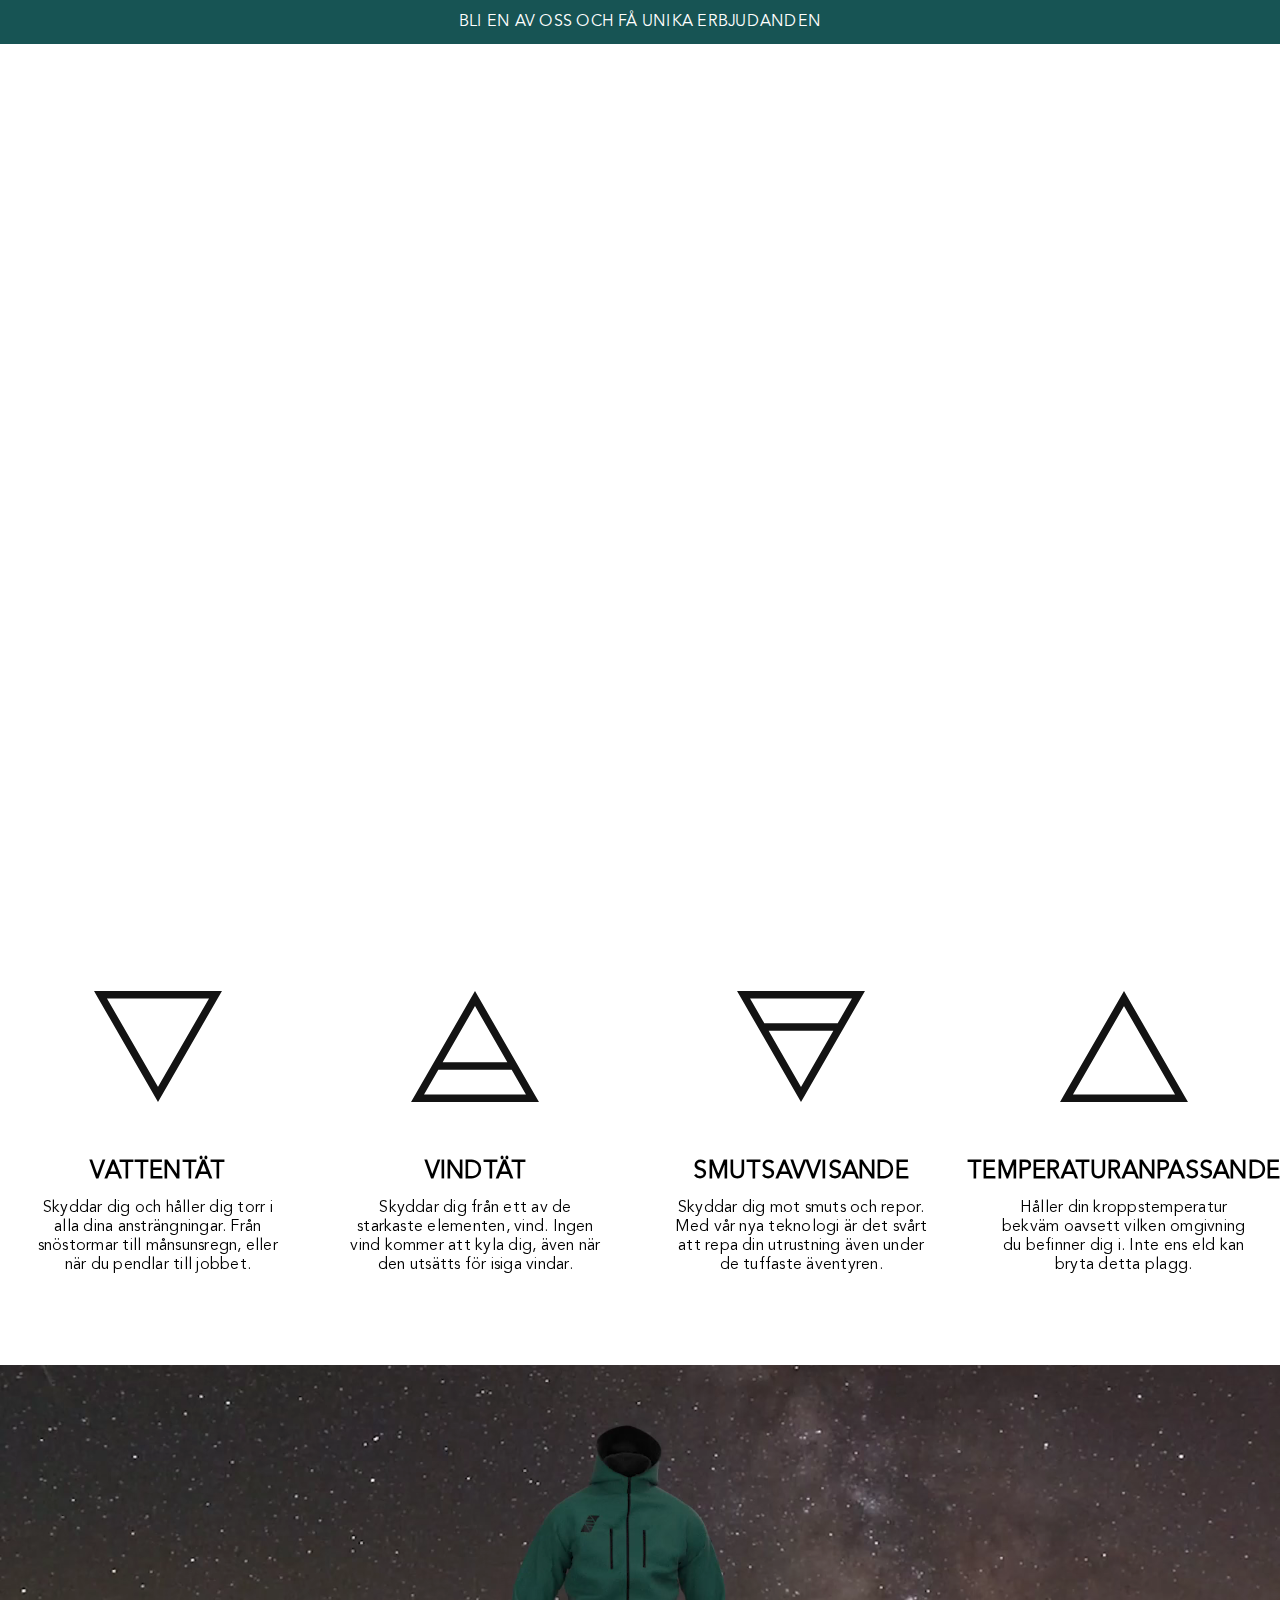
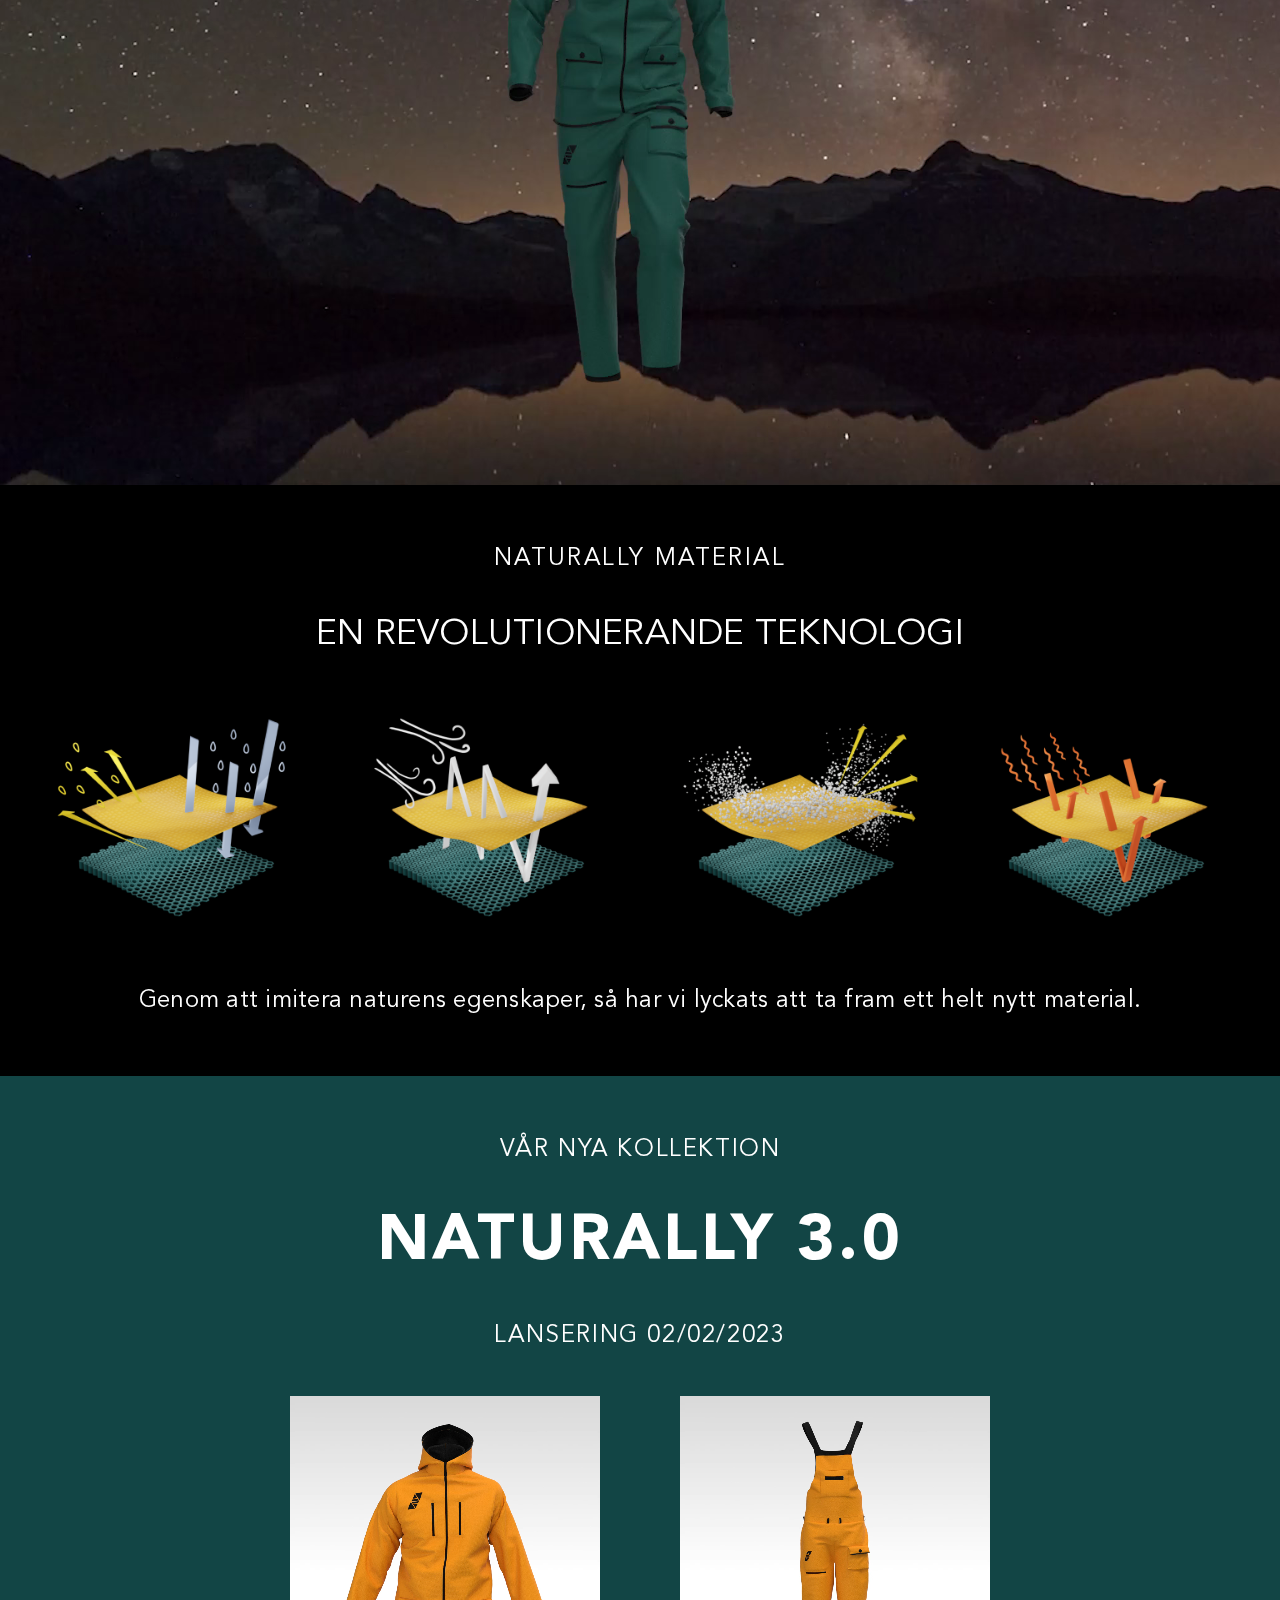
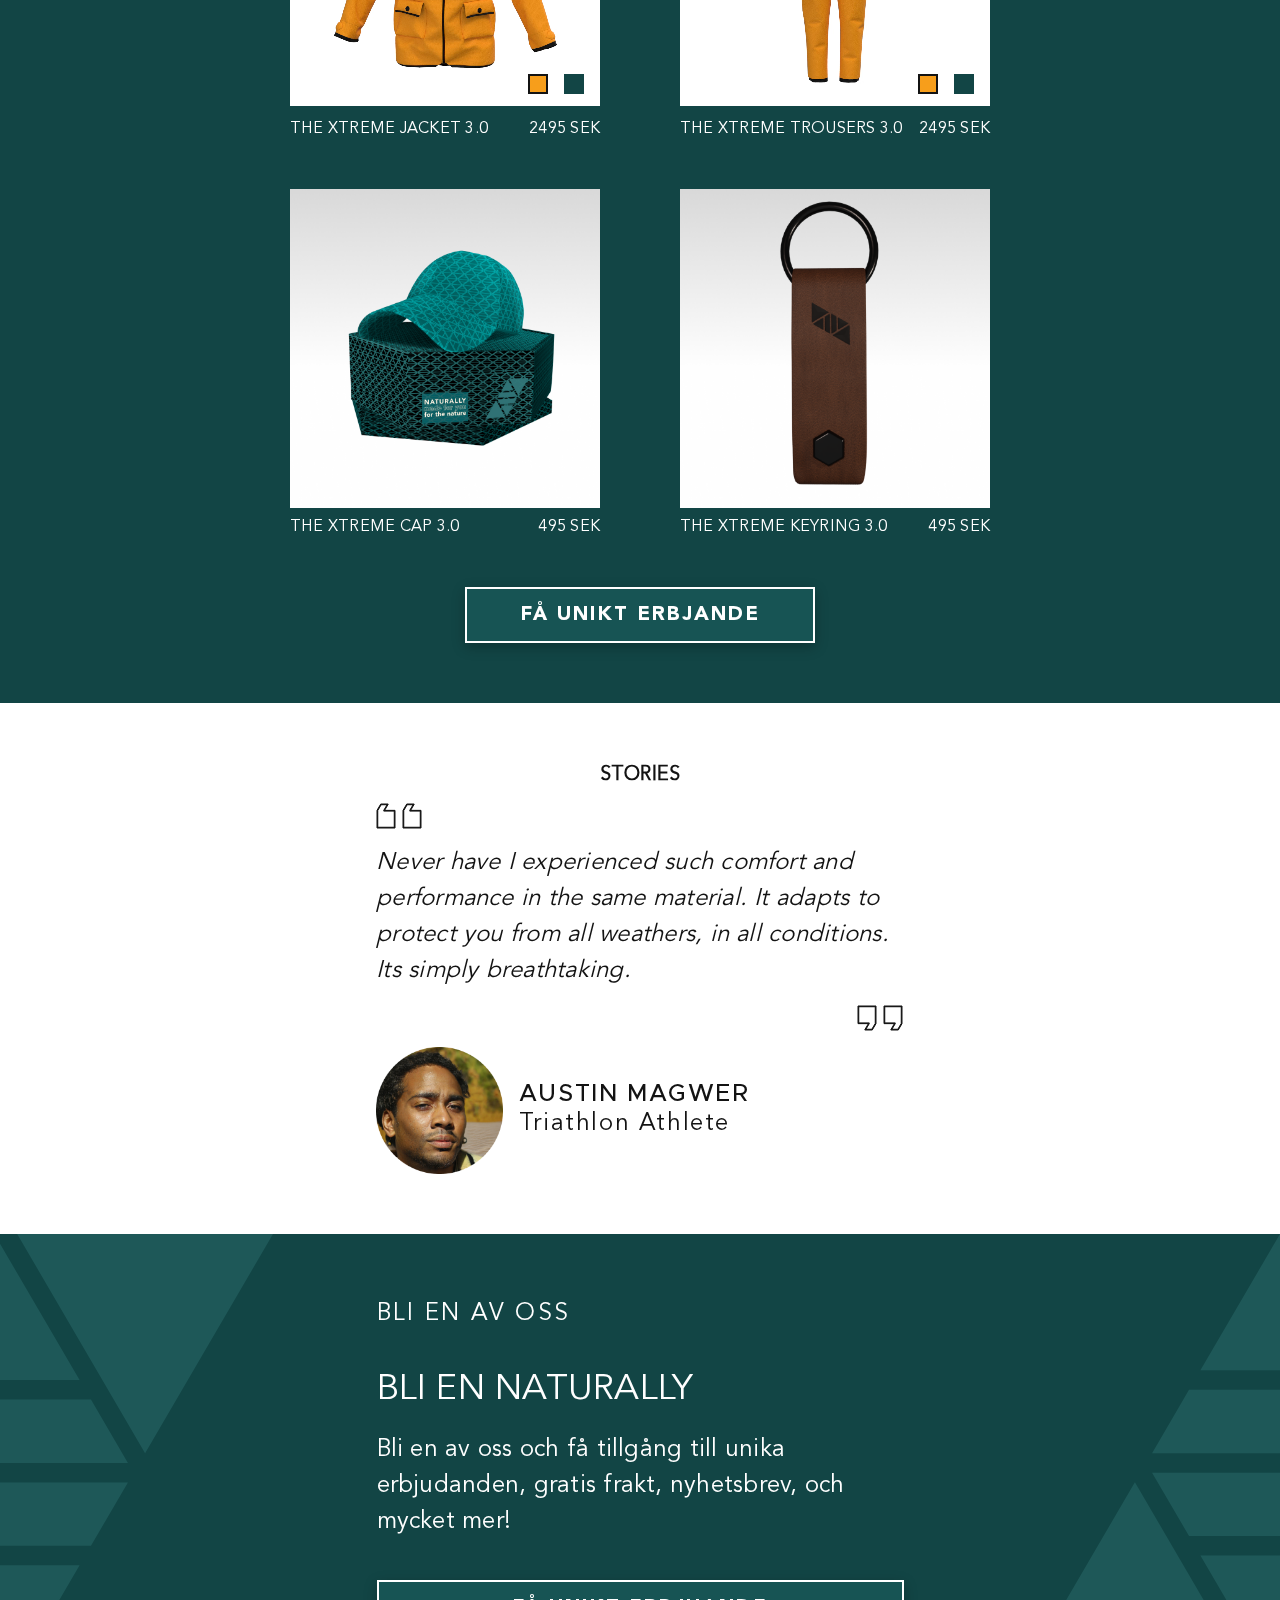
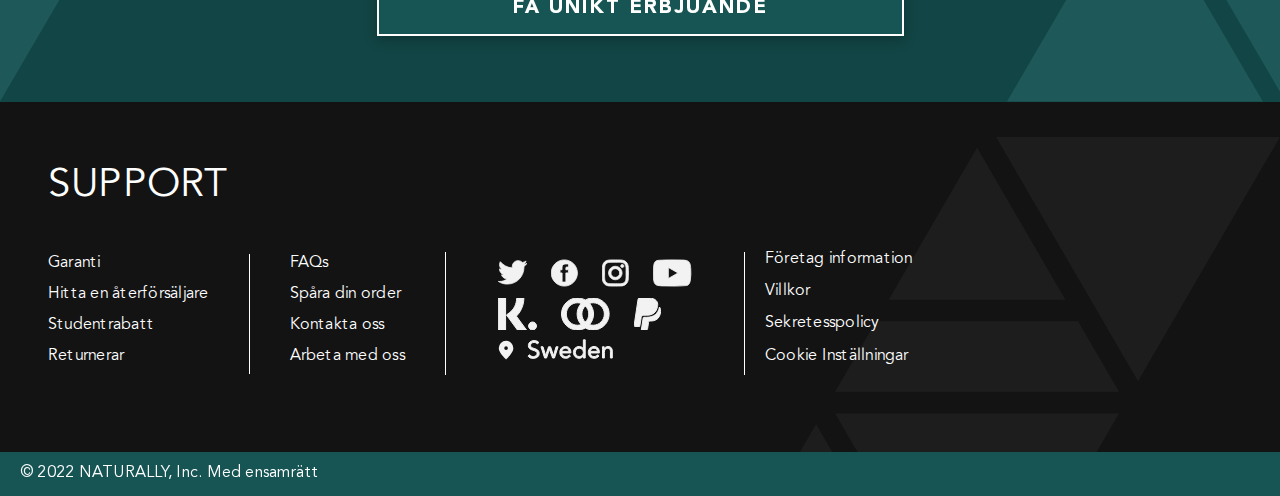
==== commit 359d1b2b: "Update indexSE.html" ====
--- a/indexSE.html
+++ b/indexSE.html
@@ -167,7 +167,7 @@
         <section aria-label="footer links" class="mainFooter">
             <section class="footerButtons">
                 <div class="leftSide">
-                    <a>GARANTI</a>
+                    <a>Garanti</a>
                     <a>Hitta en återförsäljare</a>
                     <a>Studentrabatt</a>
                     <a>Returnerar</a>
--- a/css/menus.css
+++ b/css/menus.css
@@ -62,6 +62,7 @@
 
 .closeLanguageSelectMenu:hover{
     stroke: var(--color-green-light);
+    cursor: pointer;
 }
 .languageSelect{
     text-decoration: none;
--- a/css/style.css
+++ b/css/style.css
@@ -20,6 +20,7 @@
     align-items: center;
     background-color: var(--color-dark-green);
 }
+
 .signUpBox p:hover {
     color: var(--color-green-light);
     cursor: pointer;
@@ -35,11 +36,6 @@
     padding-right: 20px;
     padding-top: 20px;
     padding-bottom: 20px;
-    transition: 0.3s ease-in;
-}
-
-svg {
-    transition: 0.3s ease-in;
 }
 
 .navbarMenu a:hover {
@@ -157,7 +153,6 @@
 
 .scrollArrow:hover {
     fill: var(--color-green-light);
-    scale: 1.1;
 }
 
 .arrow {
@@ -205,12 +200,14 @@
     display: flex;
     flex-direction: column;
     align-items: center;
+    color: var(--color-black);
 }
 
 .elementText h4 {
     margin-bottom: 12px;
     width: 100%;
     text-align: center;
+    color: var(--color-black);
 }
 
 .elementText p{
--- a/css/footer.css
+++ b/css/footer.css
@@ -95,7 +95,7 @@
     position: absolute;
     right: 0;
     bottom: 0;
-    height: 94%;
+    height: 90%;
     opacity: 5%;
     display: none;
 }
--- a/css/settings.css
+++ b/css/settings.css
@@ -57,6 +57,7 @@
 h3 {
     font-size: 20px;
     font-family: "AvenirRegular";
+    color: var(--color-black);
 }
 
 h4 {
--- a/css/responsive.css
+++ b/css/responsive.css
@@ -101,6 +101,10 @@
         flex-direction: row;
     }
 
+    .materialSection :nth-child(1){
+        letter-spacing: 2.4px;
+    }
+
     .materialSection :nth-child(2) {
         font-size: 36px;
     }
